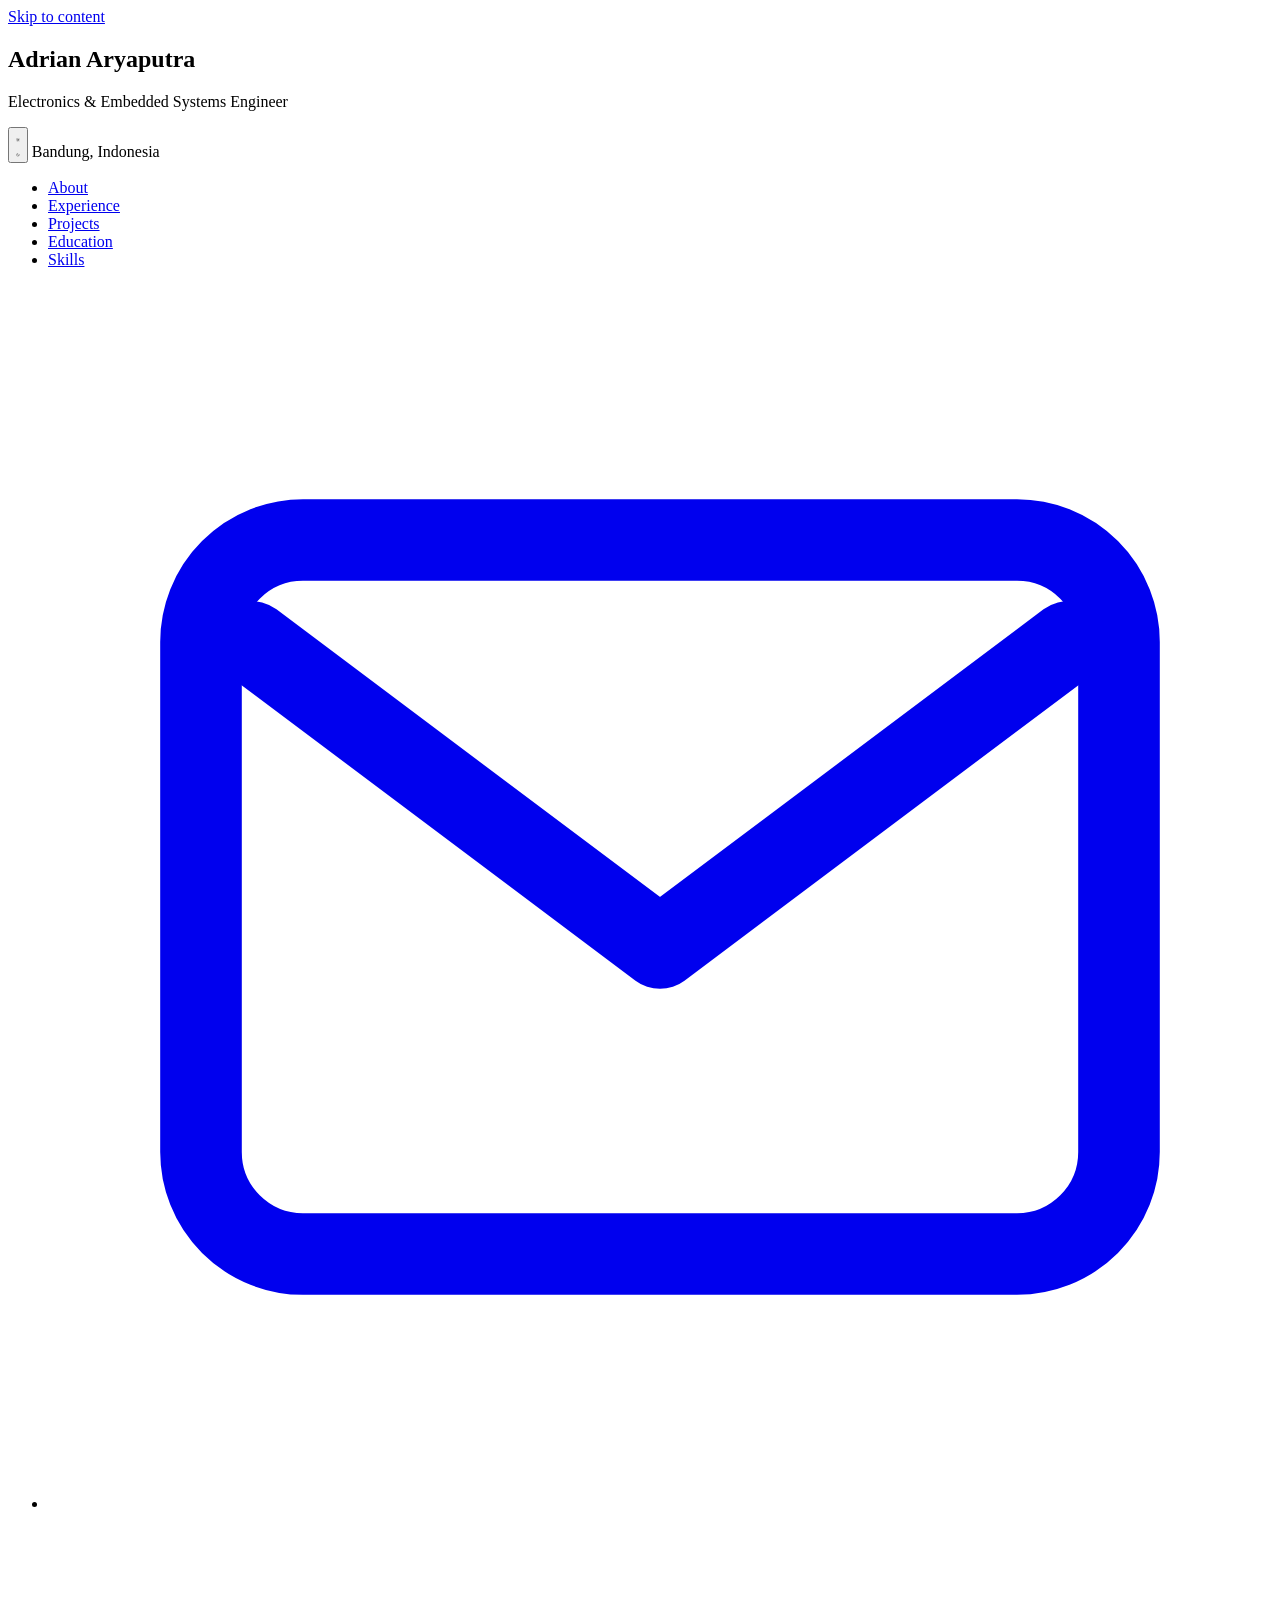
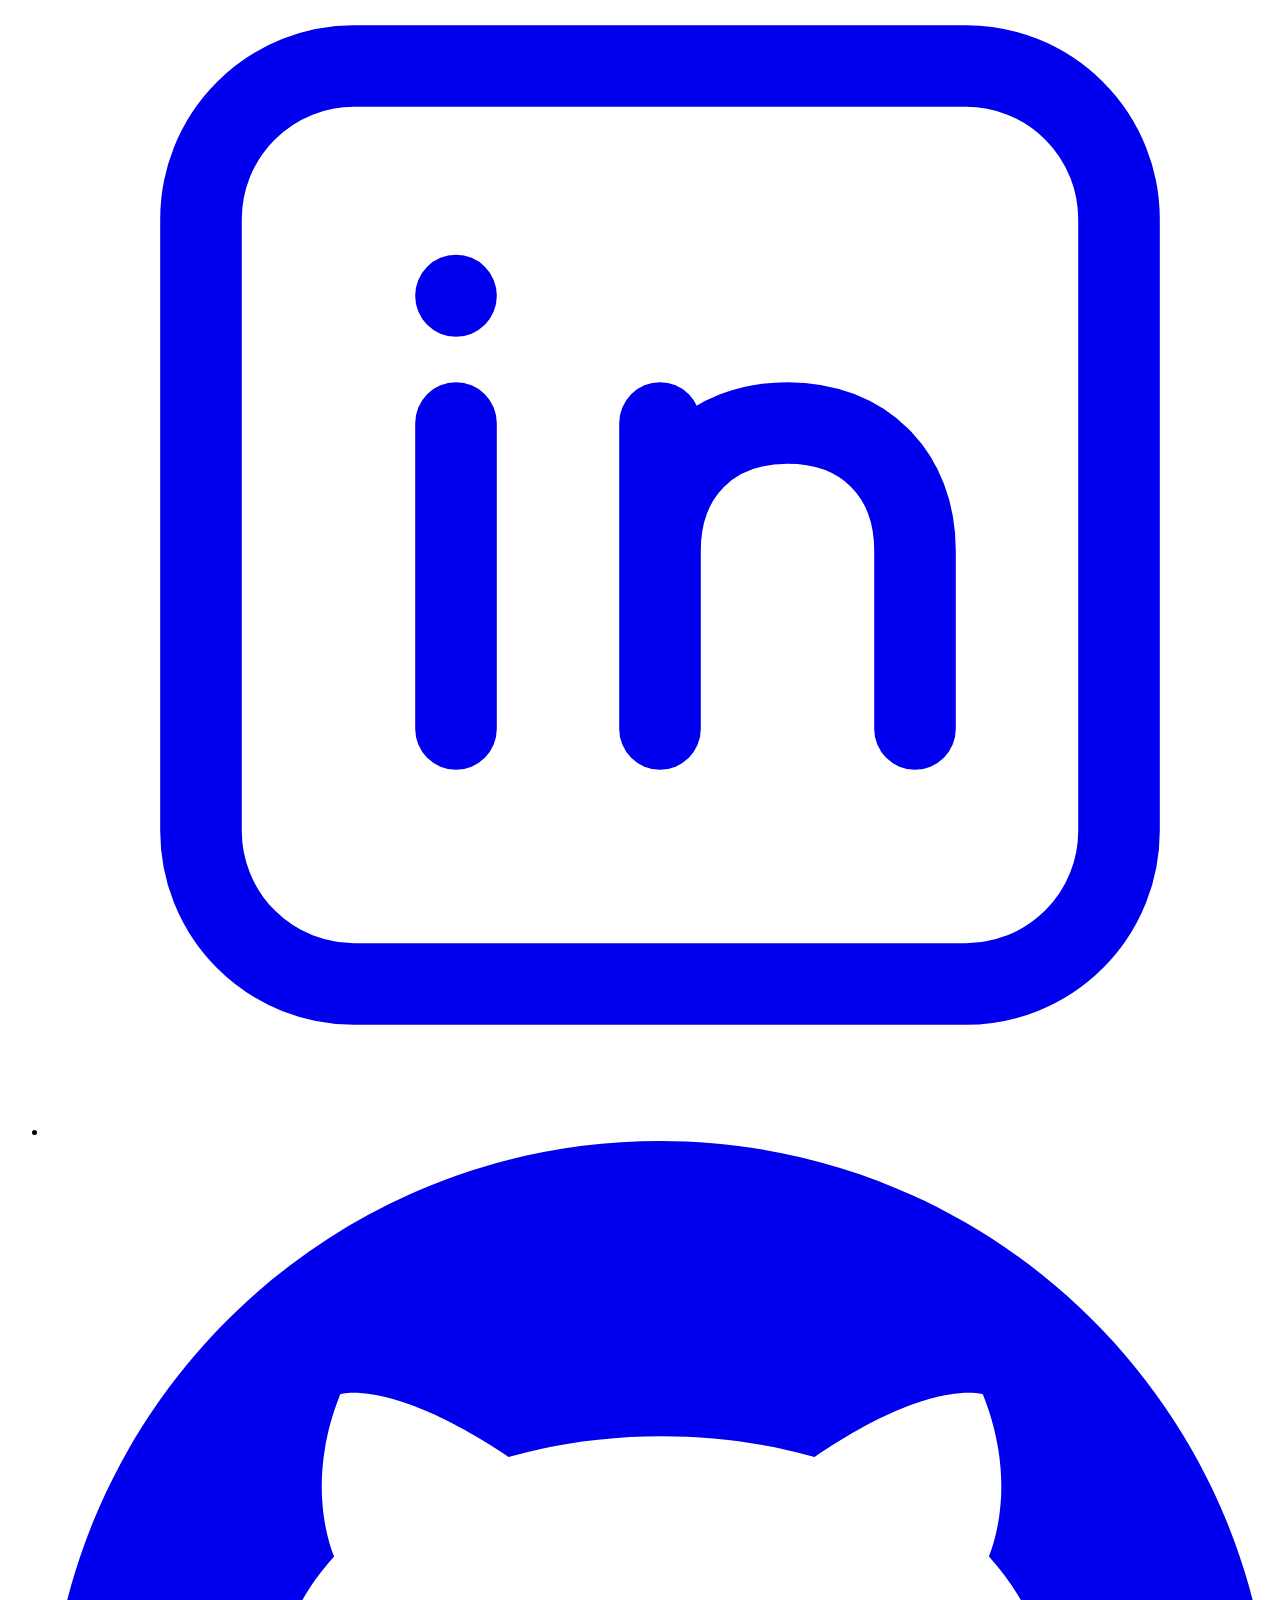
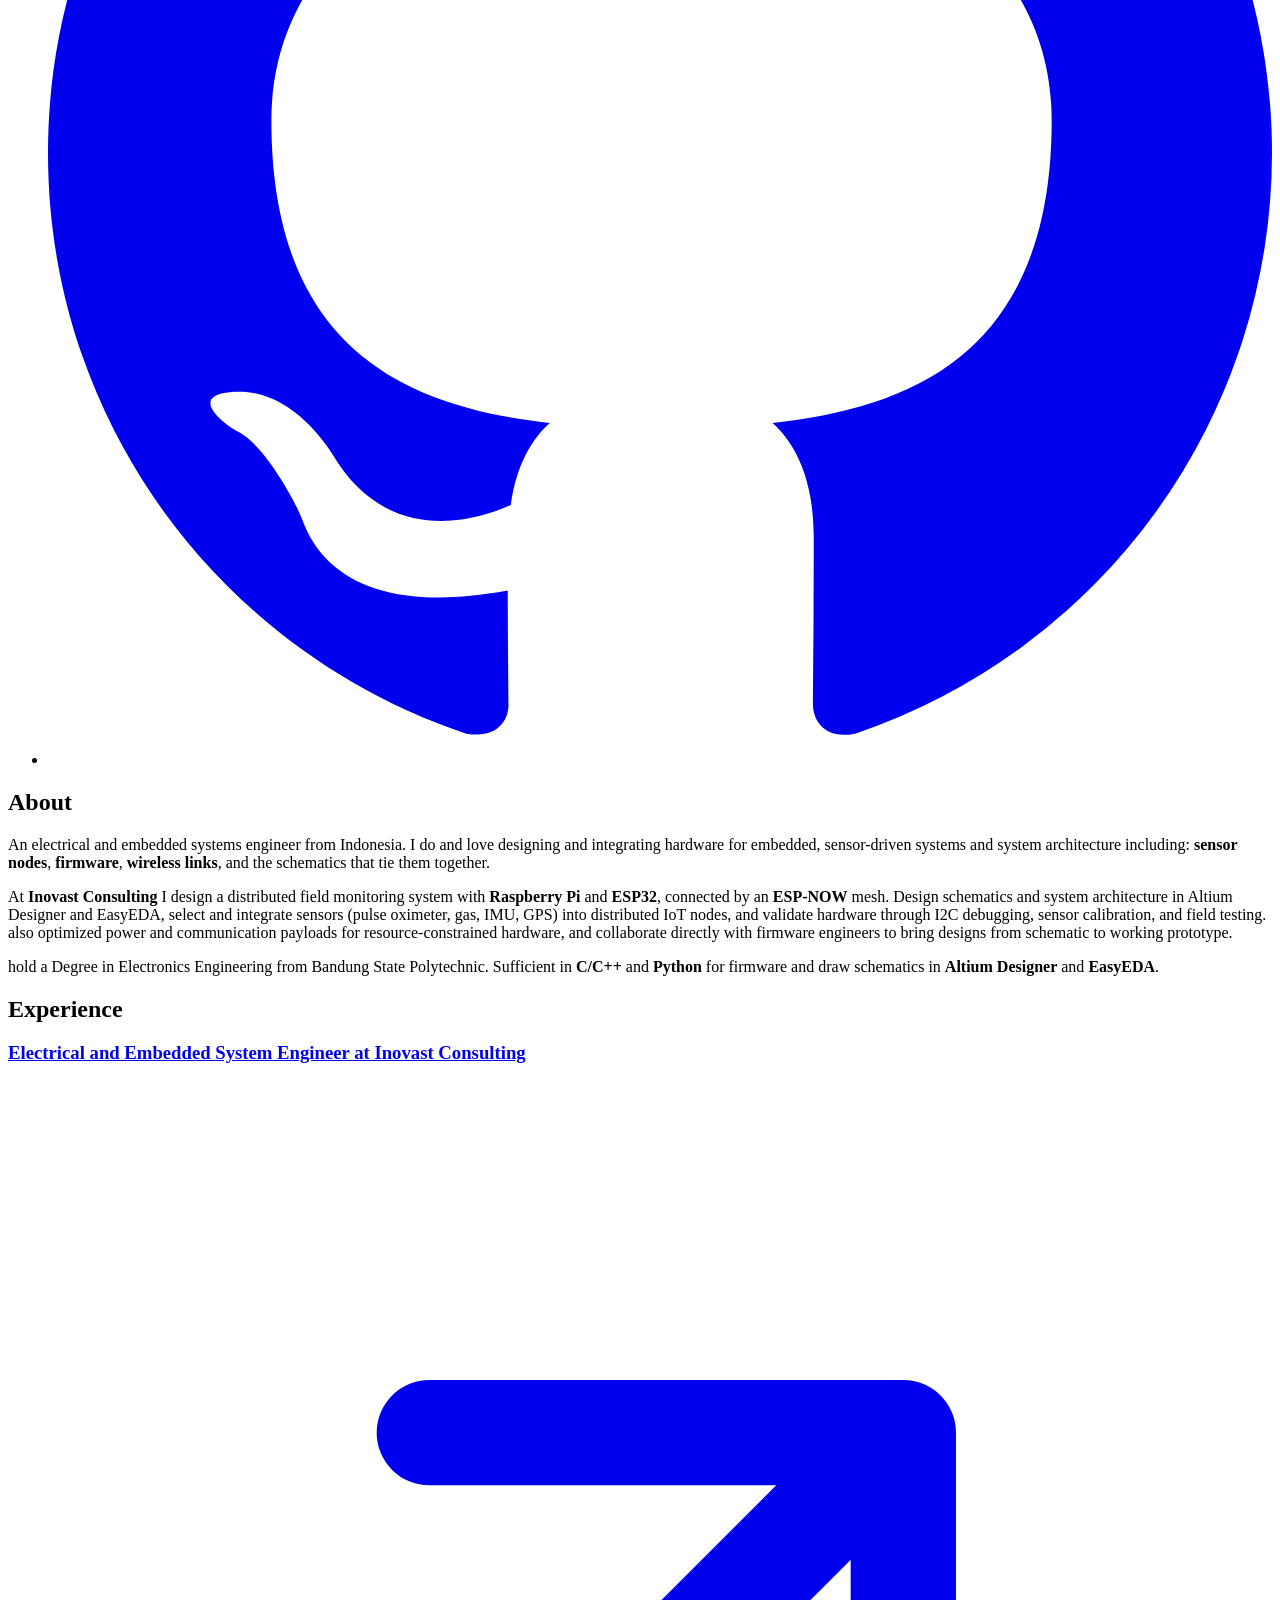
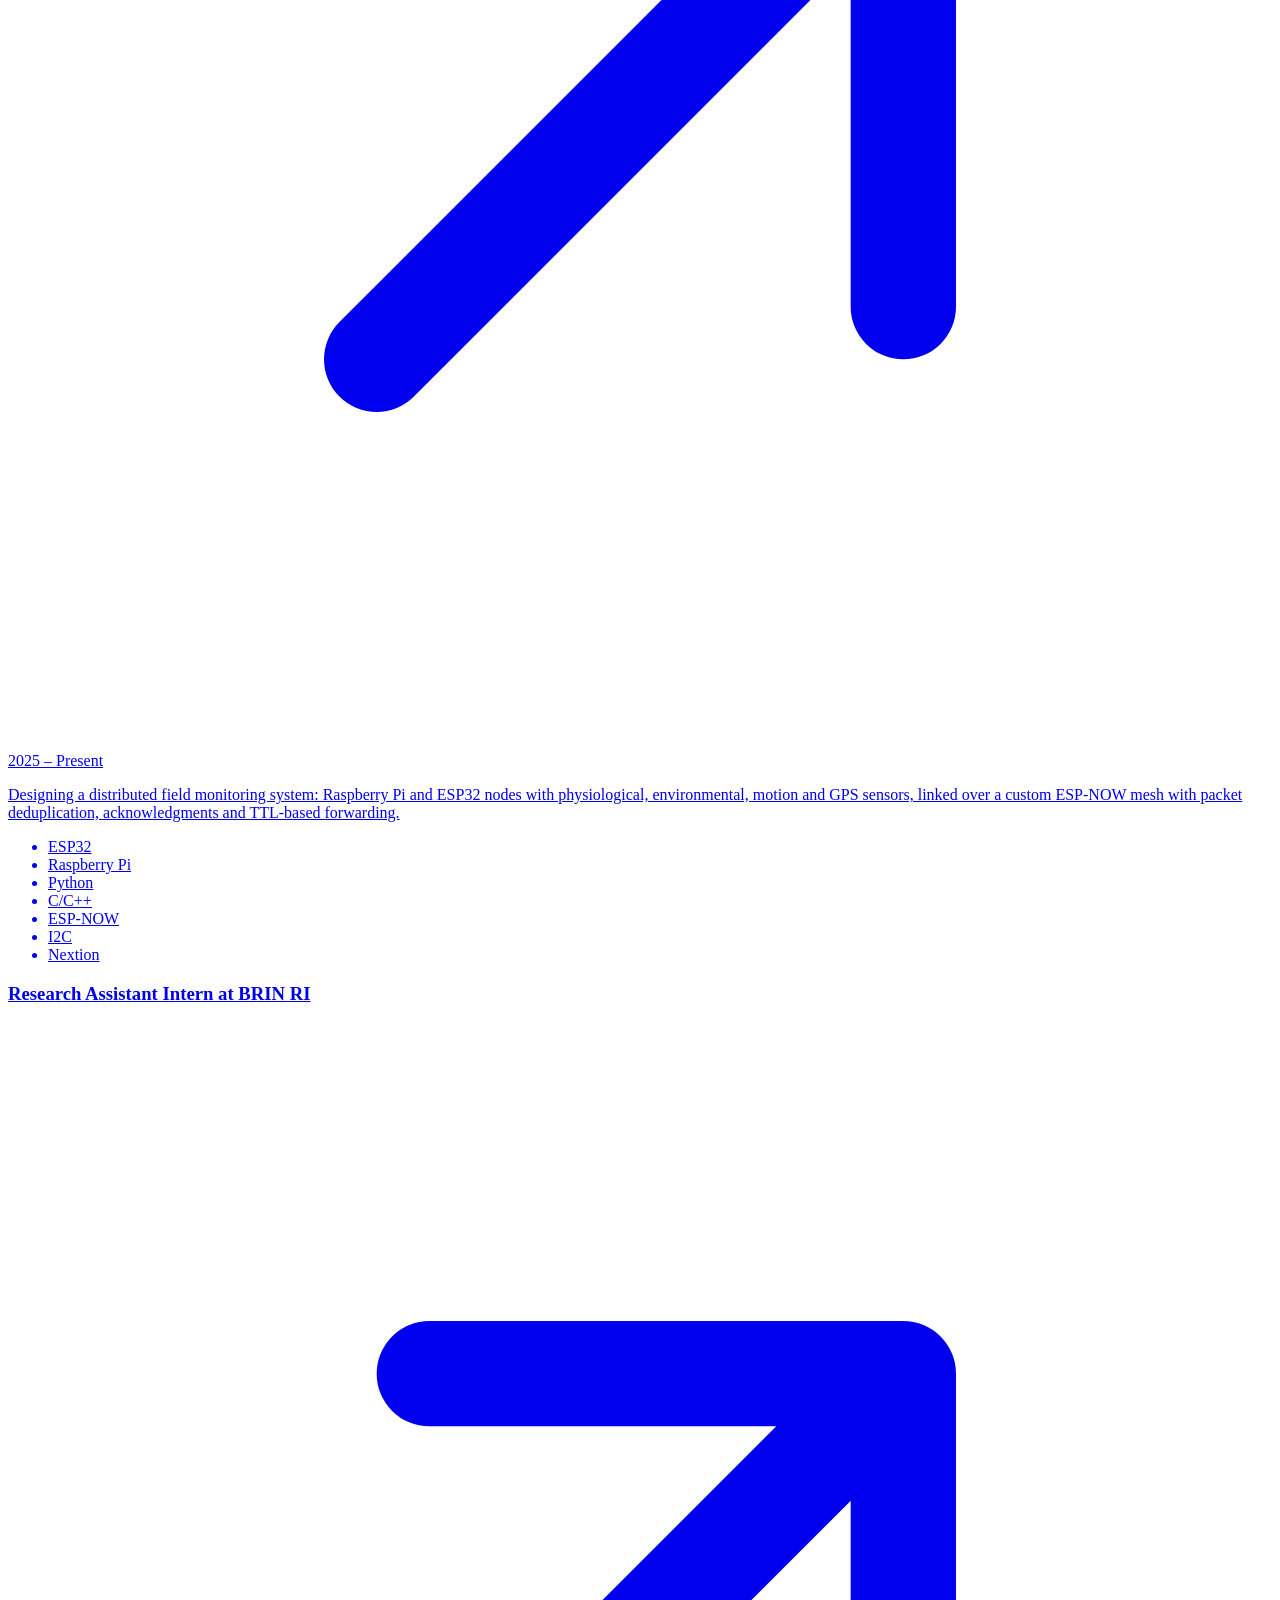
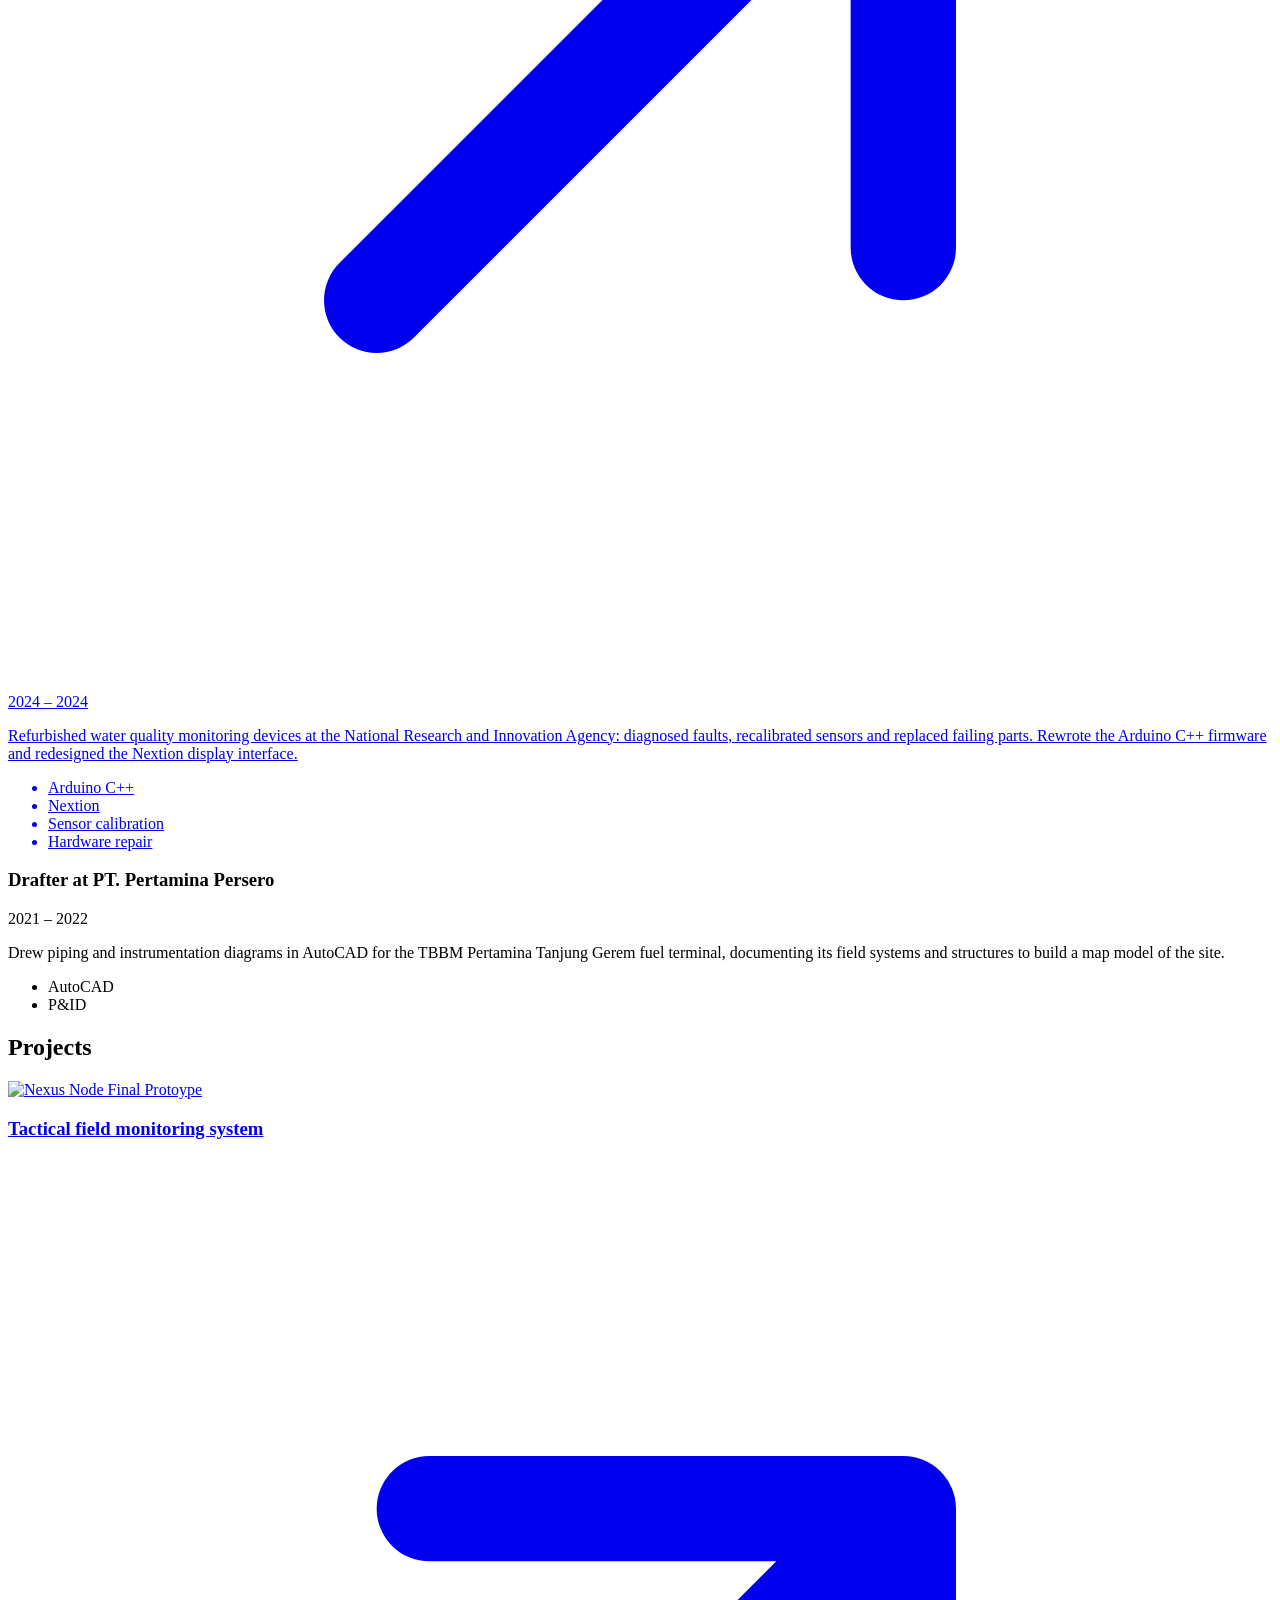
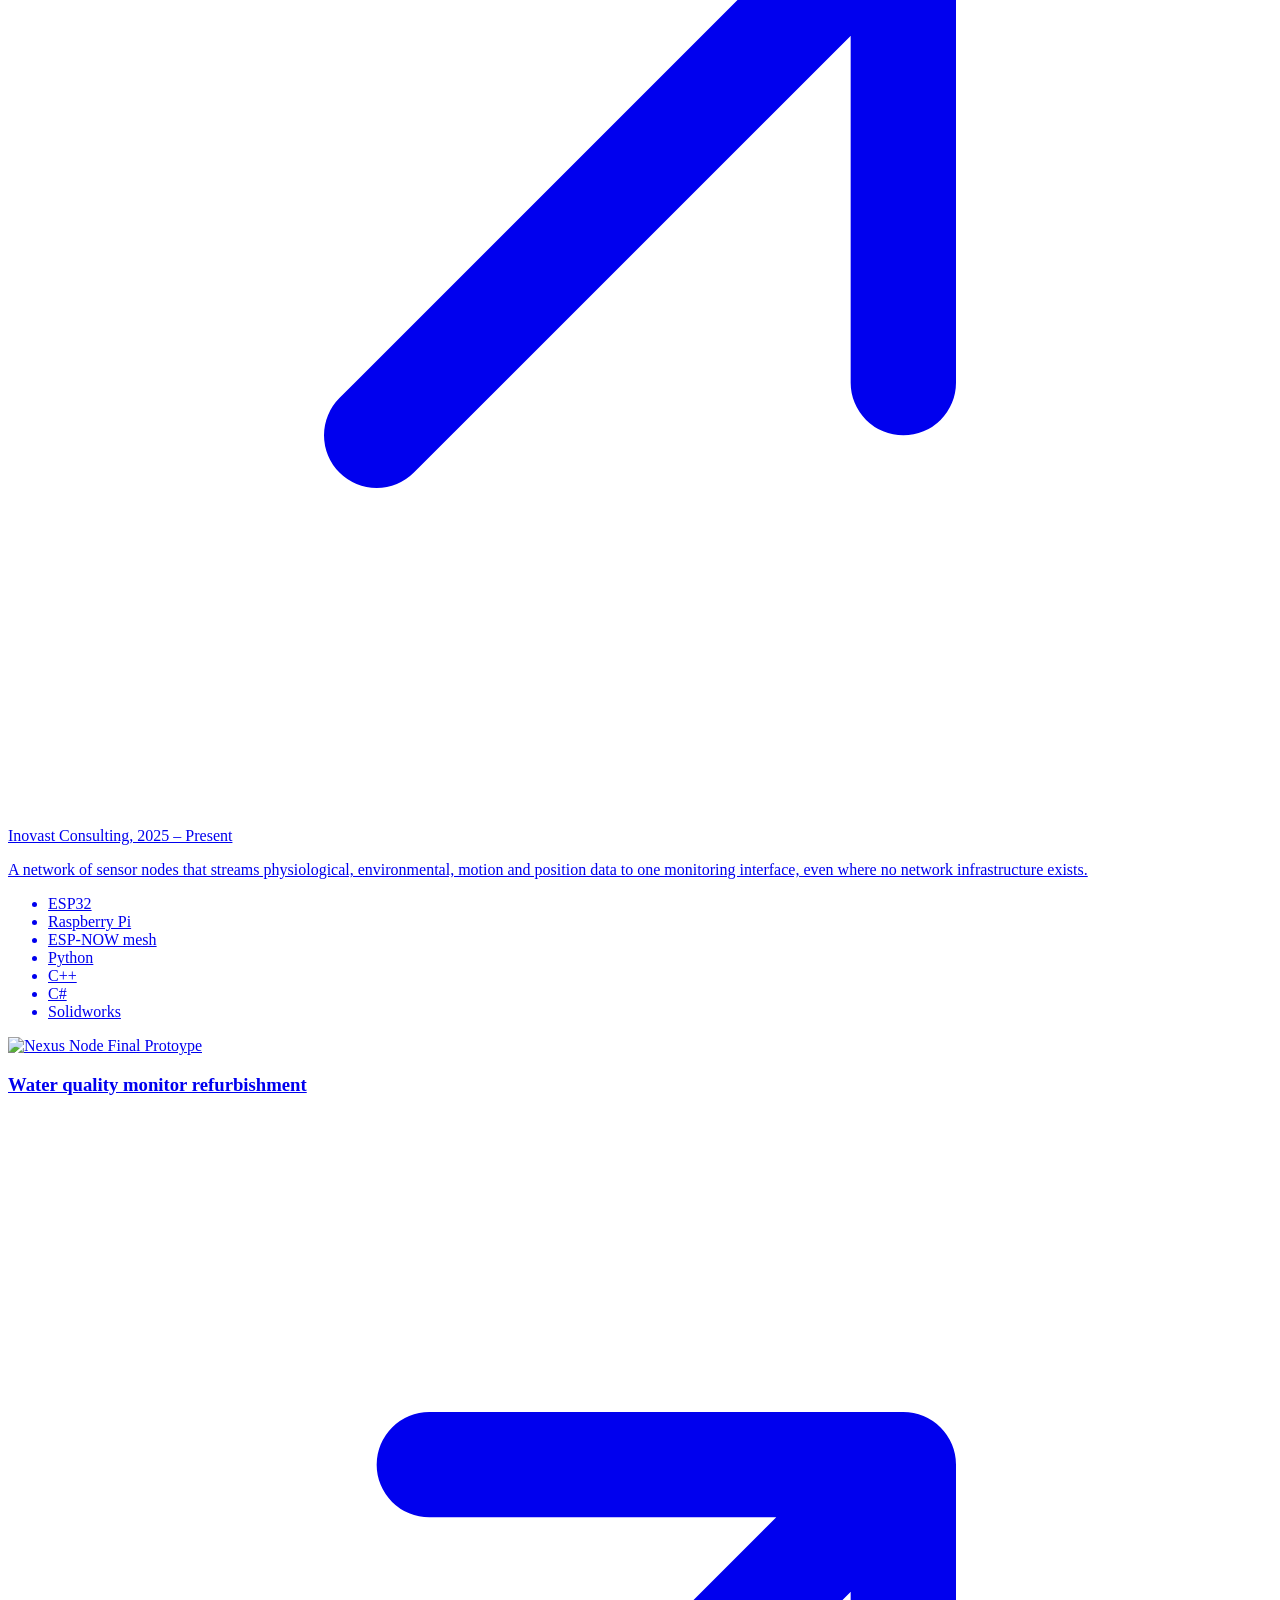
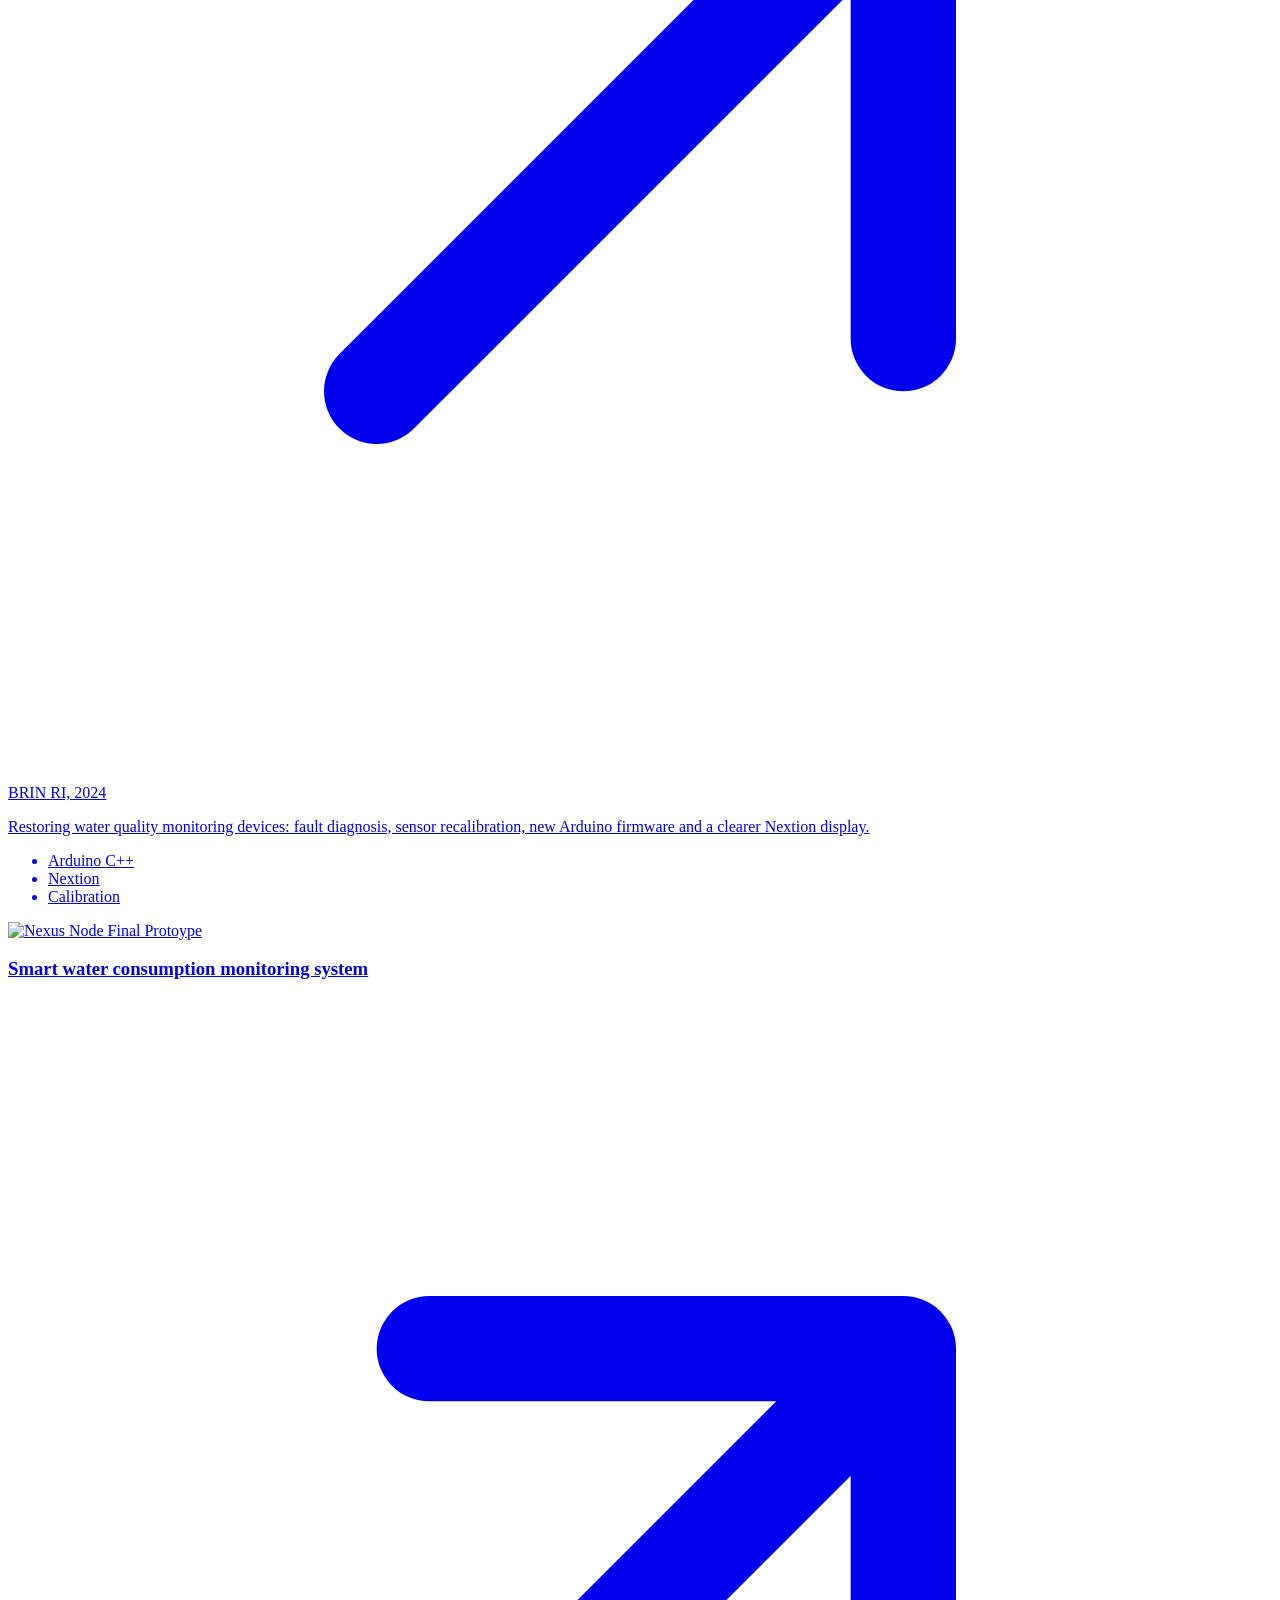
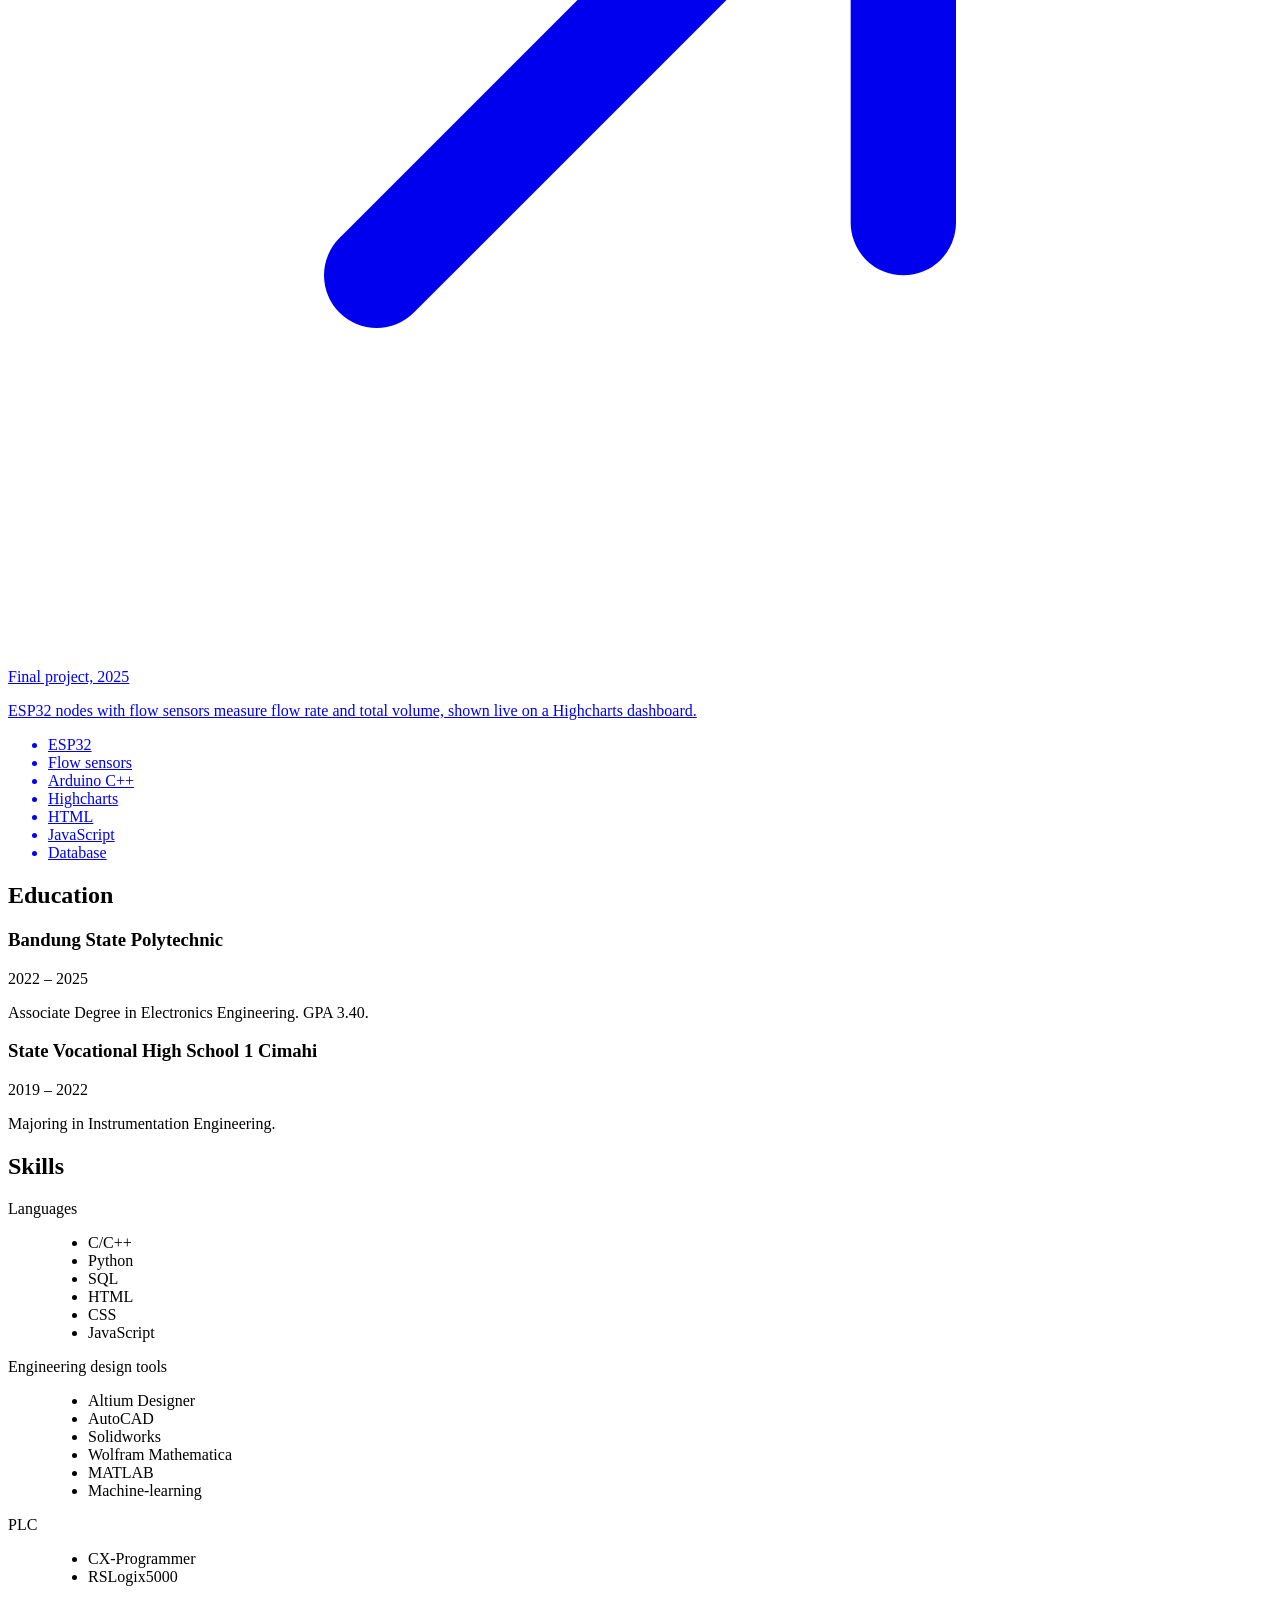
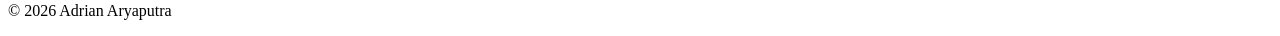
==== index.html @ 315f2d36 "Add files via upload" ====
<!doctype html>
<html lang="en" data-theme="dark">
<head>
  <meta charset="utf-8">
  <meta name="viewport" content="width=device-width, initial-scale=1">
  <title>Adrian Aryaputra | Electronics &amp; Embedded Systems Engineer</title>
  <meta name="description" content="Portfolio of Adrian Aryaputra, an electrical and embedded systems engineer in Bandung, Indonesia. Firmware, sensor nodes, wireless mesh networking and monitoring systems.">
  <link rel="canonical" href="https://adrianaryp.site/">

  <meta property="og:type" content="website">
  <meta property="og:url" content="https://adrianaryp.site/">
  <meta property="og:title" content="Adrian Aryaputra | Electronics &amp; Embedded Systems Engineer">
  <meta property="og:description" content="Firmware, sensors and wireless links for field-deployed devices.">
  <!-- Optional: add a preview image (1200x630) and uncomment
  <meta property="og:image" content="https://adrianaryp.site/assets/images/og.jpg"> -->

  <link rel="icon" href="data:,">
  <script>
    (function () {
      var t = "dark";
      try { t = localStorage.getItem("theme") || "dark"; } catch (e) {}
      document.documentElement.setAttribute("data-theme", t);
    })();
  </script>

  <link rel="preconnect" href="https://fonts.googleapis.com">
  <link rel="preconnect" href="https://fonts.gstatic.com" crossorigin>
  <link href="https://fonts.googleapis.com/css2?family=Inter:ital,opsz,wght@0,14..32,100..900;1,14..32,100..900&display=swap" rel="stylesheet">
  <link rel="stylesheet" href="assets/style.css">
</head>
<body>
  <a class="skip" href="#main">Skip to content</a>

  <div class="shell">
    <!-- ============ Sidebar ============ -->
    <aside class="side">
      <div>
        <h1>Adrian Aryaputra</h1>
        <p class="role">Electronics &amp; Embedded Systems Engineer</p>

        <div class="tools">
          <button class="icon-btn" type="button" data-theme-toggle aria-label="Switch to light theme">
            <svg class="i-sun" viewBox="0 0 24 24" fill="none" stroke="currentColor" stroke-width="1.8" stroke-linecap="round" stroke-linejoin="round" aria-hidden="true"><circle cx="12" cy="12" r="4"/><path d="M12 2v2M12 20v2M4.9 4.9l1.4 1.4M17.7 17.7l1.4 1.4M2 12h2M20 12h2M4.9 19.1l1.4-1.4M17.7 6.3l1.4-1.4"/></svg>
            <svg class="i-moon" viewBox="0 0 24 24" fill="none" stroke="currentColor" stroke-width="1.8" stroke-linecap="round" stroke-linejoin="round" aria-hidden="true"><path d="M21 12.8A9 9 0 1 1 11.2 3a7 7 0 0 0 9.8 9.8z"/></svg>
          </button>
          <span>Bandung, Indonesia</span>
        </div>

        <nav class="nav" aria-label="Sections">
          <ul>
            <li><a href="#about">About</a></li>
            <li><a href="#experience">Experience</a></li>
            <li><a href="#projects">Projects</a></li>
            <li><a href="#education">Education</a></li>
            <li><a href="#skills">Skills</a></li>
          </ul>
        </nav>
      </div>

      <ul class="social" aria-label="Contact links">
        <li>
          <a href="mailto:12adrianaryaputra@gmail.com" aria-label="Email">
            <svg viewBox="0 0 24 24" fill="none" stroke="currentColor" stroke-width="1.6" stroke-linecap="round" stroke-linejoin="round" aria-hidden="true"><rect x="3" y="5" width="18" height="14" rx="2"/><path d="m4 7 8 6 8-6"/></svg>
          </a>
        </li>
        <li>
          <!-- TODO: replace with your LinkedIn URL -->
          <a href="https://www.linkedin.com/in/adrianaryp/" aria-label="LinkedIn" target="_blank" rel="noopener noreferrer">
            <svg viewBox="0 0 24 24" fill="none" stroke="currentColor" stroke-width="1.6" stroke-linecap="round" stroke-linejoin="round" aria-hidden="true"><rect x="3" y="3" width="18" height="18" rx="3"/><path d="M8 10v6M8 7.5v.01M12 16v-6M12 12.5c0-1.5 1-2.5 2.5-2.5S17 11 17 12.5V16"/></svg>
          </a>
        </li>
        <li>
          <!-- TODO: replace with your GitHub URL -->
          <a href="https://github.com/your-username" aria-label="GitHub" target="_blank" rel="noopener noreferrer">
            <svg viewBox="0 0 16 16" fill="currentColor" aria-hidden="true"><path d="M8 0C3.58 0 0 3.58 0 8c0 3.54 2.29 6.53 5.47 7.59.4.07.55-.17.55-.38 0-.19-.01-.82-.01-1.49-2.01.37-2.53-.49-2.69-.94-.09-.23-.48-.94-.82-1.13-.28-.15-.68-.52-.01-.53.63-.01 1.08.58 1.23.82.72 1.21 1.87.87 2.33.66.07-.52.28-.87.51-1.07-1.78-.2-3.64-.89-3.64-3.95 0-.87.31-1.59.82-2.15-.08-.2-.36-1.02.08-2.12 0 0 .67-.21 2.2.82.64-.18 1.32-.27 2-.27.68 0 1.36.09 2 .27 1.53-1.04 2.2-.82 2.2-.82.44 1.1.16 1.92.08 2.12.51.56.82 1.27.82 2.15 0 3.07-1.87 3.75-3.65 3.95.29.25.54.73.54 1.48 0 1.07-.01 1.93-.01 2.2 0 .21.15.46.55.38A8.013 8.013 0 0016 8c0-4.42-3.58-8-8-8z"/></svg>
          </a>
        </li>
      </ul>
    </aside>

    <!-- ============ Content ============ -->
    <main id="main" class="main">

      <section id="about" class="section" aria-labelledby="h-about">
        <h2 id="h-about">About</h2>
        <p>
          An electrical and embedded systems engineer from Indonesia. I do and love designing and integrating hardware for embedded, 
          sensor-driven systems and system architecture including: <strong>sensor nodes</strong>,
          <strong>firmware</strong>, <strong>wireless links</strong>, and the schematics that tie them together.
        </p>
        <p>
          At <strong>Inovast Consulting</strong> I design a distributed field monitoring system with
          <strong>Raspberry Pi</strong> and <strong>ESP32</strong>, connected by an <strong>ESP-NOW</strong> mesh.
          Design schematics and system architecture in Altium Designer and EasyEDA, select and integrate sensors (pulse oximeter, gas, IMU, GPS) 
          into distributed IoT nodes, and validate hardware through I2C debugging, sensor calibration, and field testing. also optimized
          power and communication payloads for resource-constrained hardware, and collaborate directly with firmware engineers to bring designs 
          from schematic to working prototype.
        </p>
        <p>
          hold a Degree in Electronics Engineering from Bandung State Polytechnic. Sufficient in
          <strong>C/C++</strong> and <strong>Python</strong> for firmware and draw schematics in
          <strong>Altium Designer</strong> and <strong>EasyEDA</strong>.
        </p>
        <!-- Optional: add a short personal paragraph here (interests, what you're learning, etc.) -->
      </section>

      <section id="experience" class="section" aria-labelledby="h-experience">
        <h2 id="h-experience">Experience</h2>

        <a class="entry" href="projects/tactical-field-monitoring.html">
          <h3>
            Electrical and Embedded System Engineer
            <span class="at">at Inovast Consulting</span>
            <svg class="go" viewBox="0 0 24 24" fill="none" stroke="currentColor" stroke-width="2" stroke-linecap="round" stroke-linejoin="round" aria-hidden="true"><path d="M7 17 17 7M8 7h9v9"/></svg>
          </h3>
          <span class="when">2025 – Present</span>
          <p>Designing a distributed field monitoring system: Raspberry Pi and ESP32 nodes with physiological, environmental, motion and GPS sensors, linked over a custom ESP-NOW mesh with packet deduplication, acknowledgments and TTL-based forwarding.</p>
          <ul class="tags">
            <li>ESP32</li><li>Raspberry Pi</li><li>Python</li><li>C/C++</li><li>ESP-NOW</li><li>I2C</li><li>Nextion</li>
          </ul>
        </a>

        <a class="entry" href="projects/water-quality-monitor-refurbishment.html">
          <h3>
            Research Assistant Intern
            <span class="at">at BRIN RI</span>
            <svg class="go" viewBox="0 0 24 24" fill="none" stroke="currentColor" stroke-width="2" stroke-linecap="round" stroke-linejoin="round" aria-hidden="true"><path d="M7 17 17 7M8 7h9v9"/></svg>
          </h3>
          <span class="when">2024 – 2024</span>
          <p>Refurbished water quality monitoring devices at the National Research and Innovation Agency: diagnosed faults, recalibrated sensors and replaced failing parts. Rewrote the Arduino C++ firmware and redesigned the Nextion display interface.</p>
          <ul class="tags">
            <li>Arduino C++</li><li>Nextion</li><li>Sensor calibration</li><li>Hardware repair</li>
          </ul>
        </a>

        <article class="entry">
          <h3>
            Drafter
            <span class="at">at PT. Pertamina Persero</span>
          </h3>
          <span class="when">2021 – 2022</span>
          <p>Drew piping and instrumentation diagrams in AutoCAD for the TBBM Pertamina Tanjung Gerem fuel terminal, documenting its field systems and structures to build a map model of the site.</p>
          <ul class="tags">
            <li>AutoCAD</li><li>P&amp;ID</li>
          </ul>
        </article>
      </section>

      <section id="projects" class="section" aria-labelledby="h-projects">
        <h2 id="h-projects">Projects</h2>

        <a class="entry project" href="projects/tactical-field-monitoring.html">
          <div class="pic-ph" role="img" aria-label="Picture placeholder"><span><img src="../assets/images/work4.jpeg" alt="Nexus Node Final Protoype"></span></div>
          <div>
            <h3>
              Tactical field monitoring system
              <svg class="go" viewBox="0 0 24 24" fill="none" stroke="currentColor" stroke-width="2" stroke-linecap="round" stroke-linejoin="round" aria-hidden="true"><path d="M7 17 17 7M8 7h9v9"/></svg>
            </h3>
            <span class="when">Inovast Consulting, 2025 – Present</span>
            <p>A network of sensor nodes that streams physiological, environmental, motion and position data to one monitoring interface, even where no network infrastructure exists.</p>
            <ul class="tags"><li>ESP32</li><li>Raspberry Pi</li><li>ESP-NOW mesh</li><li>Python</li><li>C++</li><li>C#</li><li>Solidworks</li></ul>
          </div>
        </a>

        <a class="entry project" href="projects/water-quality-monitor-refurbishment.html">
          <div class="pic-ph" role="img" aria-label="Picture placeholder"><span><img src="../assets/images/work4.jpeg" alt="Nexus Node Final Protoype"></span></div>
          <div>
            <h3>
              Water quality monitor refurbishment
              <svg class="go" viewBox="0 0 24 24" fill="none" stroke="currentColor" stroke-width="2" stroke-linecap="round" stroke-linejoin="round" aria-hidden="true"><path d="M7 17 17 7M8 7h9v9"/></svg>
            </h3>
            <span class="when">BRIN RI, 2024</span>
            <p>Restoring water quality monitoring devices: fault diagnosis, sensor recalibration, new Arduino firmware and a clearer Nextion display.</p>
            <ul class="tags"><li>Arduino C++</li><li>Nextion</li><li>Calibration</li></ul>
          </div>
        </a>

        <a class="entry project" href="projects/smart-water-monitoring.html">
          <div class="pic-ph" role="img" aria-label="Picture placeholder"><span><img src="../assets/images/work4.jpeg" alt="Nexus Node Final Protoype"></span></div>
          <div>
            <h3>
              Smart water consumption monitoring system
              <svg class="go" viewBox="0 0 24 24" fill="none" stroke="currentColor" stroke-width="2" stroke-linecap="round" stroke-linejoin="round" aria-hidden="true"><path d="M7 17 17 7M8 7h9v9"/></svg>
            </h3>
            <span class="when">Final project, 2025</span>
            <p>ESP32 nodes with flow sensors measure flow rate and total volume, shown live on a Highcharts dashboard.</p>
            <ul class="tags"><li>ESP32</li><li>Flow sensors</li><li>Arduino C++</li><li>Highcharts</li><li>HTML</li><li>JavaScript</li><li>Database</li></ul>
          </div>
        </a>
      </section>

      <section id="education" class="section" aria-labelledby="h-education">
        <h2 id="h-education">Education</h2>

        <article class="entry">
          <h3>Bandung State Polytechnic</h3>
          <span class="when">2022 – 2025</span>
          <p>Associate Degree in Electronics Engineering. GPA 3.40.</p>
        </article>

        <article class="entry">
          <h3>State Vocational High School 1 Cimahi</h3>
          <span class="when">2019 – 2022</span>
          <p>Majoring in Instrumentation Engineering.</p>
        </article>
      </section>

      <section id="skills" class="section" aria-labelledby="h-skills">
        <h2 id="h-skills">Skills</h2>
        <dl class="skills">
          <div>
            <dt>Languages</dt>
            <dd><ul class="tags"><li>C/C++</li><li>Python</li><li>SQL</li><li>HTML</li><li>CSS</li><li>JavaScript</li></ul></dd>
          </div>
          <div>
            <dt>Engineering design tools</dt>
            <dd><ul class="tags"><li>Altium Designer</li><li>AutoCAD</li><li>Solidworks</li><li>Wolfram Mathematica</li><li>MATLAB</li><li>Machine-learning</li></ul></dd>
          </div>
          <div>
            <dt>PLC</dt>
            <dd><ul class="tags"><li>CX-Programmer</li><li>RSLogix5000</li></ul></dd>
          </div>
        </dl>
      </section>

      <p class="foot">&copy; <span data-year>2026</span> Adrian Aryaputra</p>
    </main>
  </div>

  <script src="assets/main.js"></script>
</body>
</html>
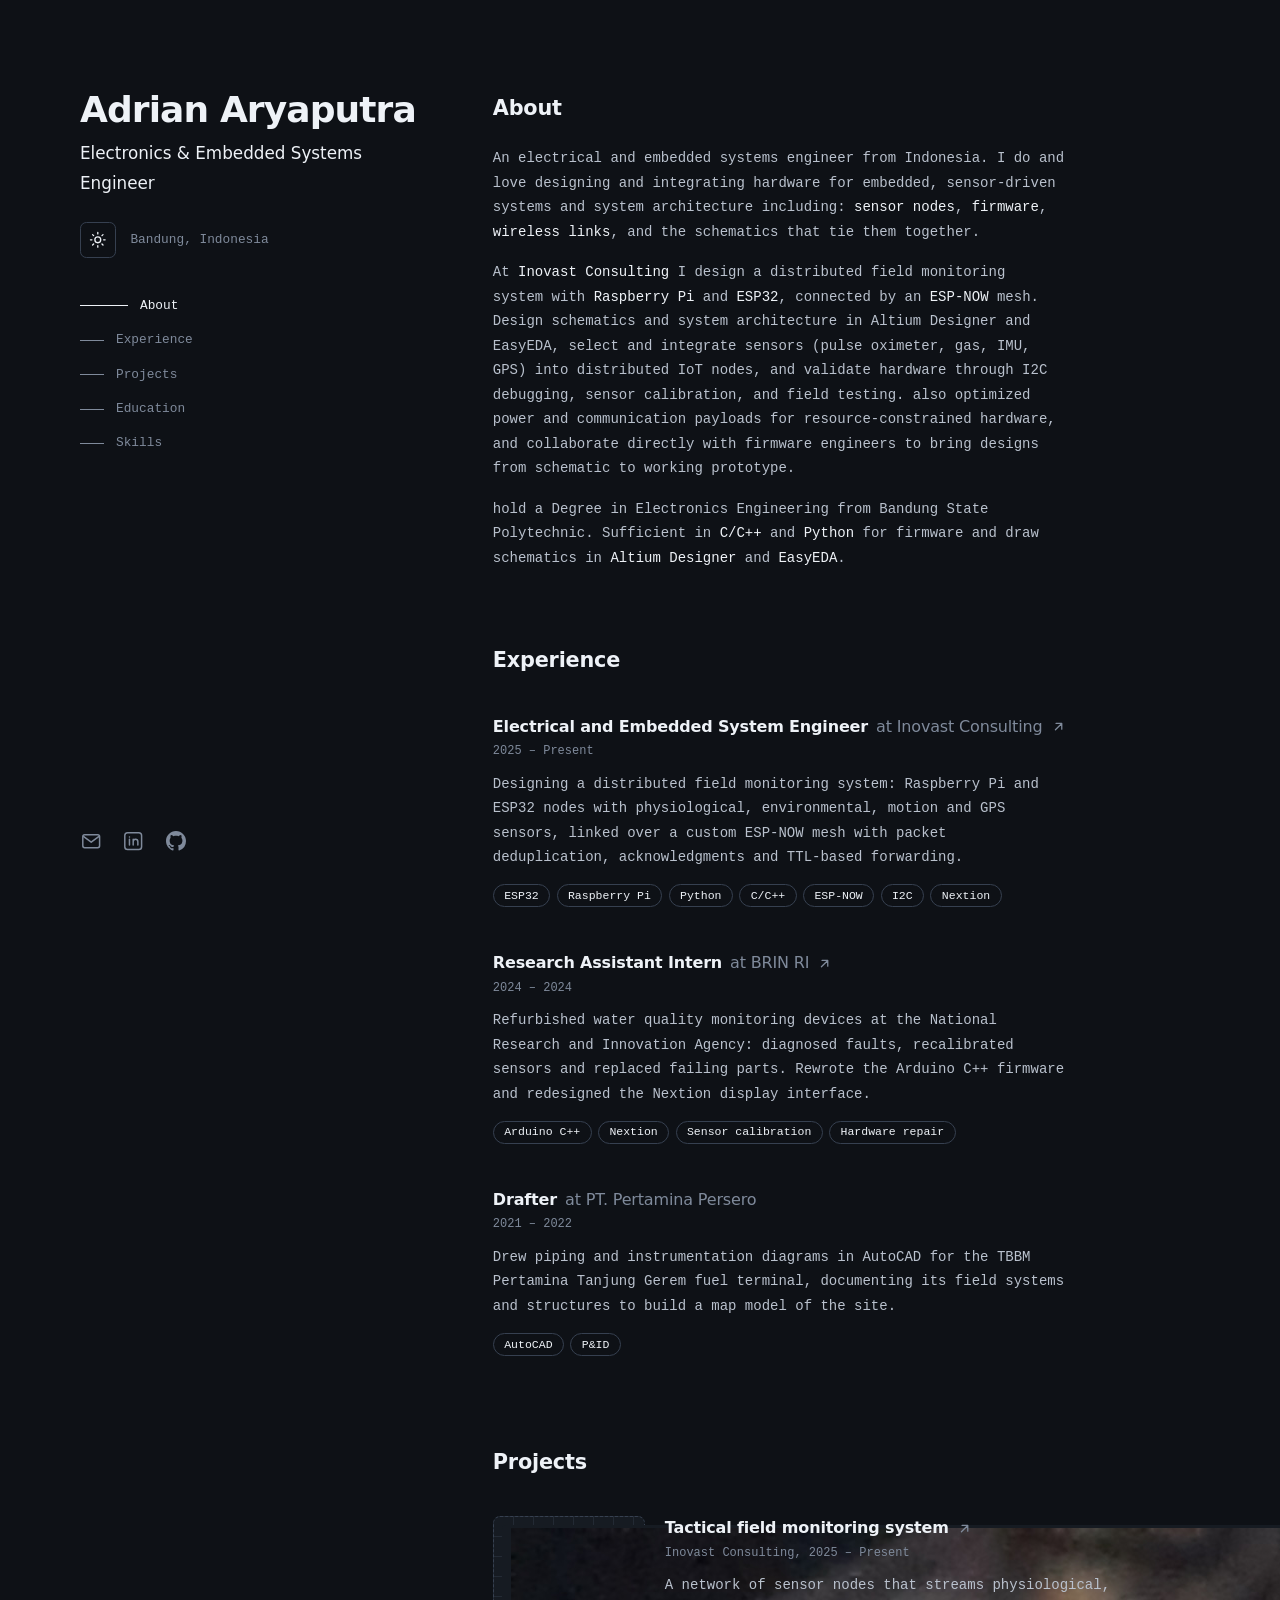
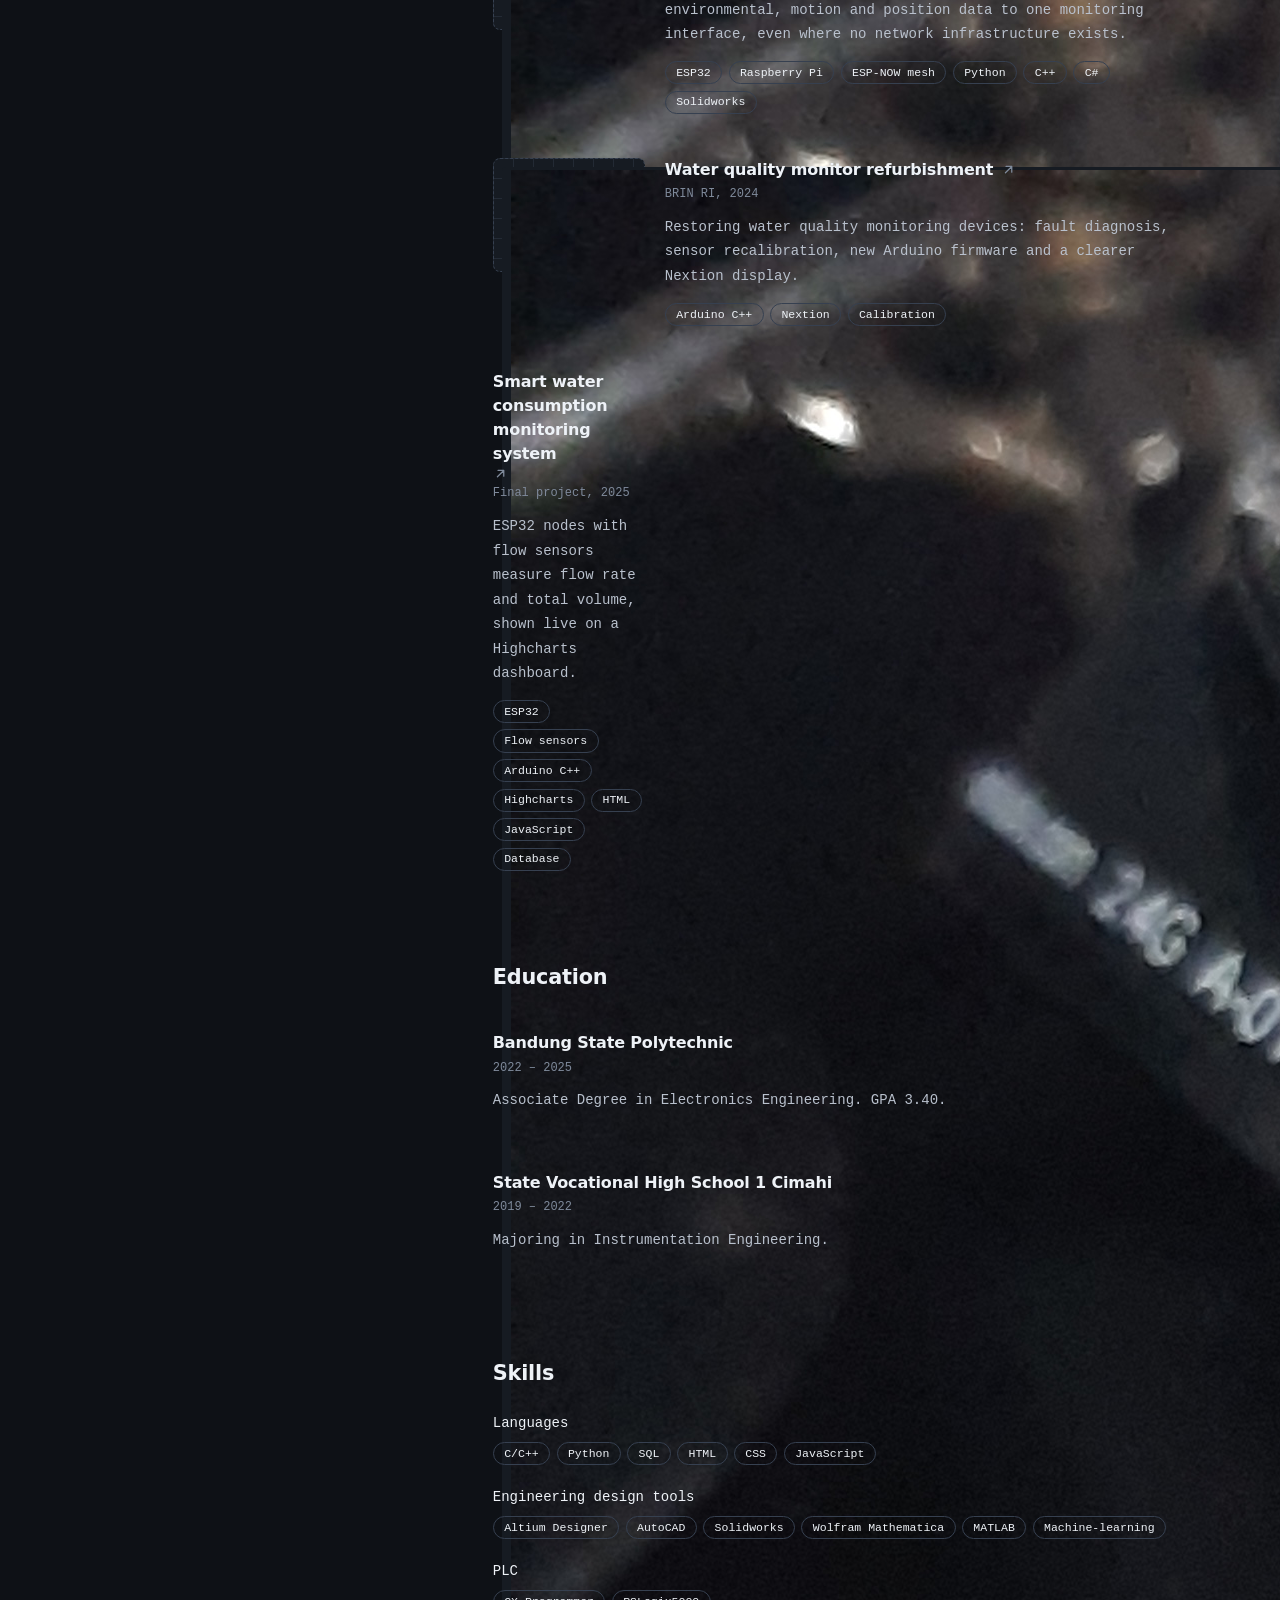
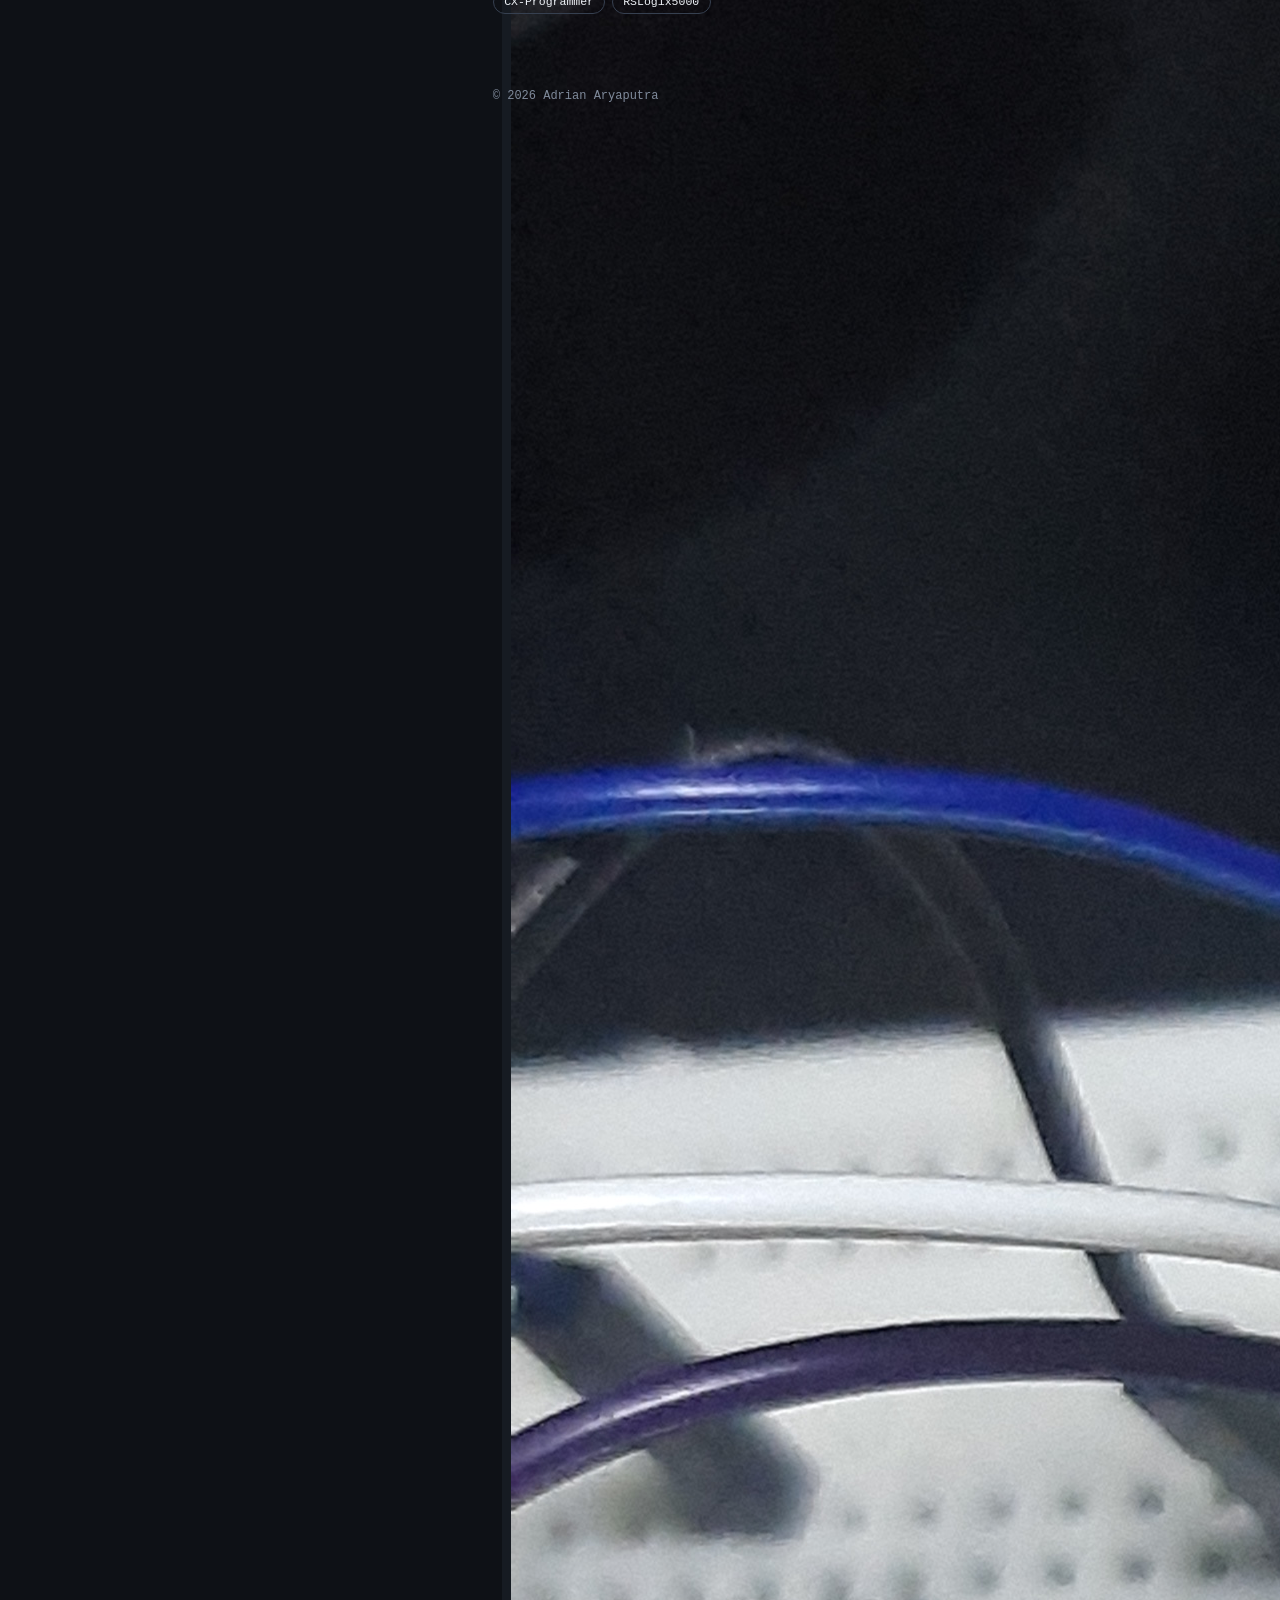
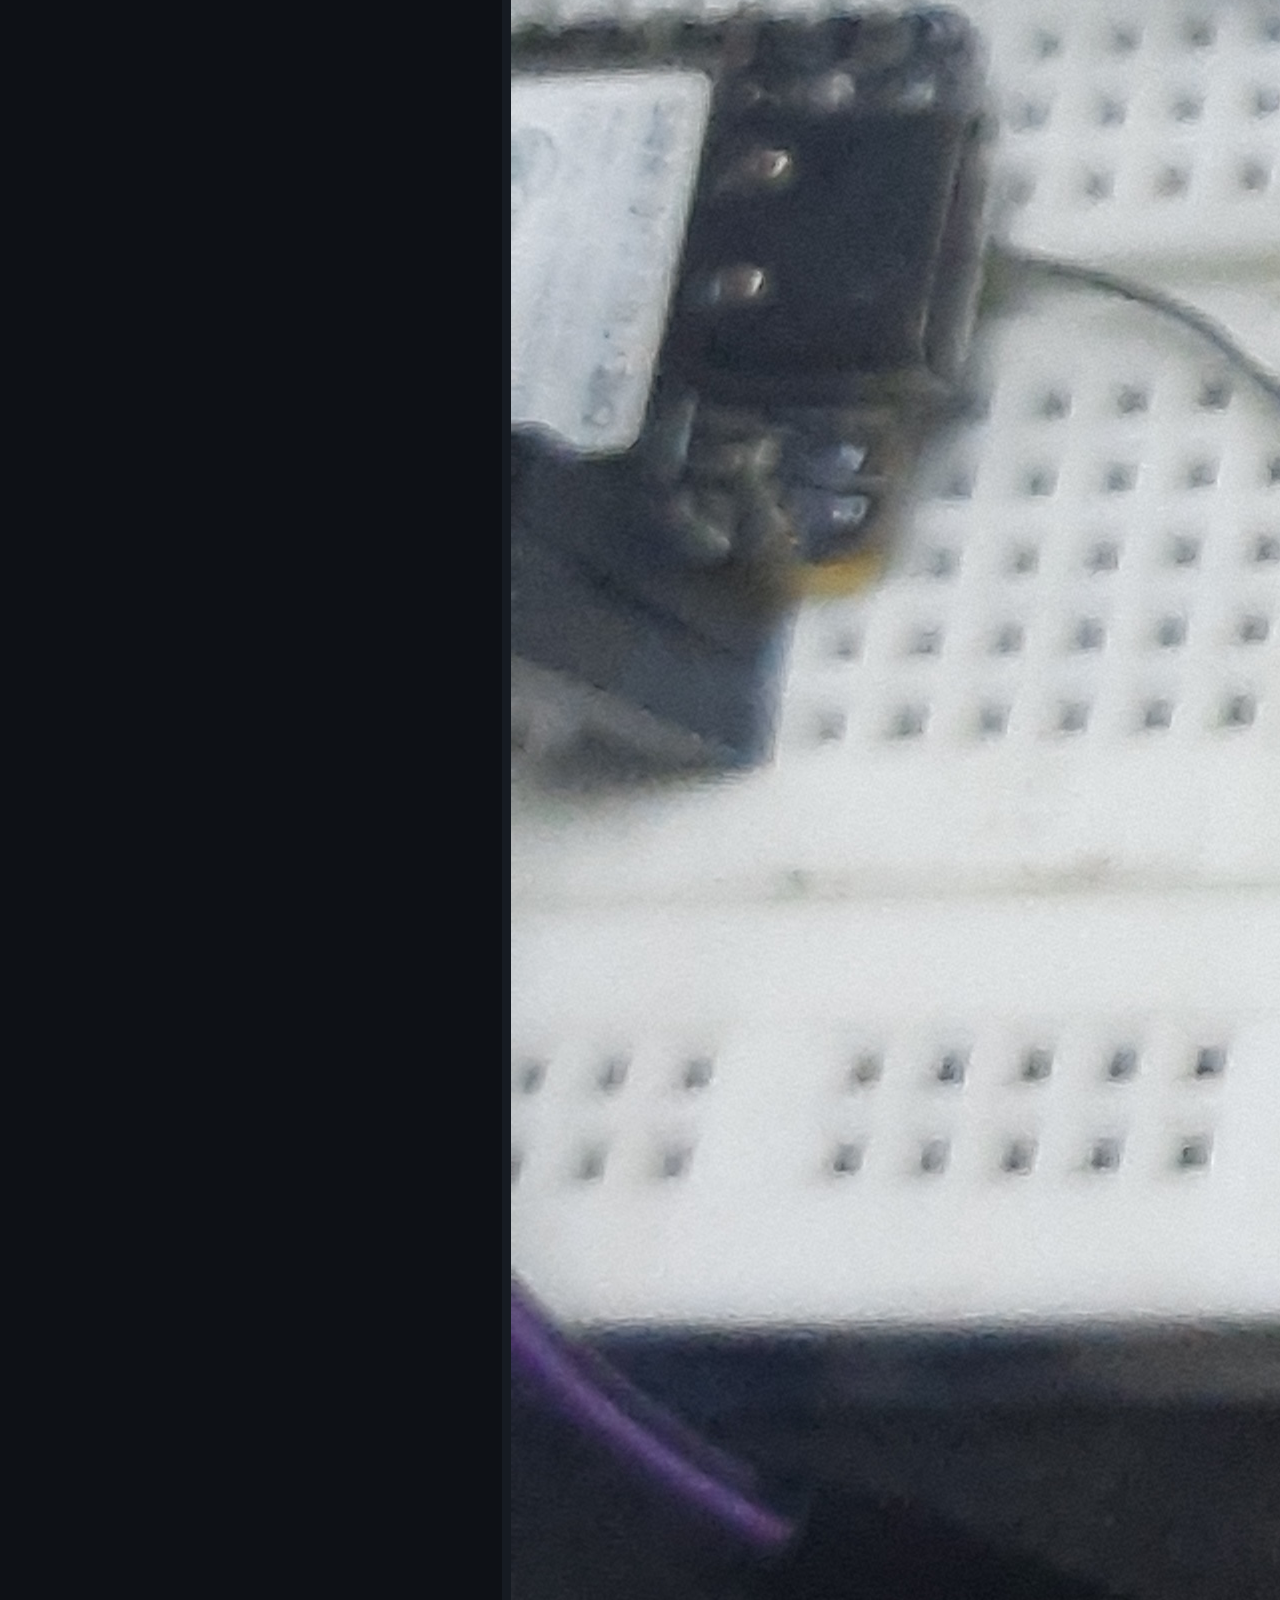
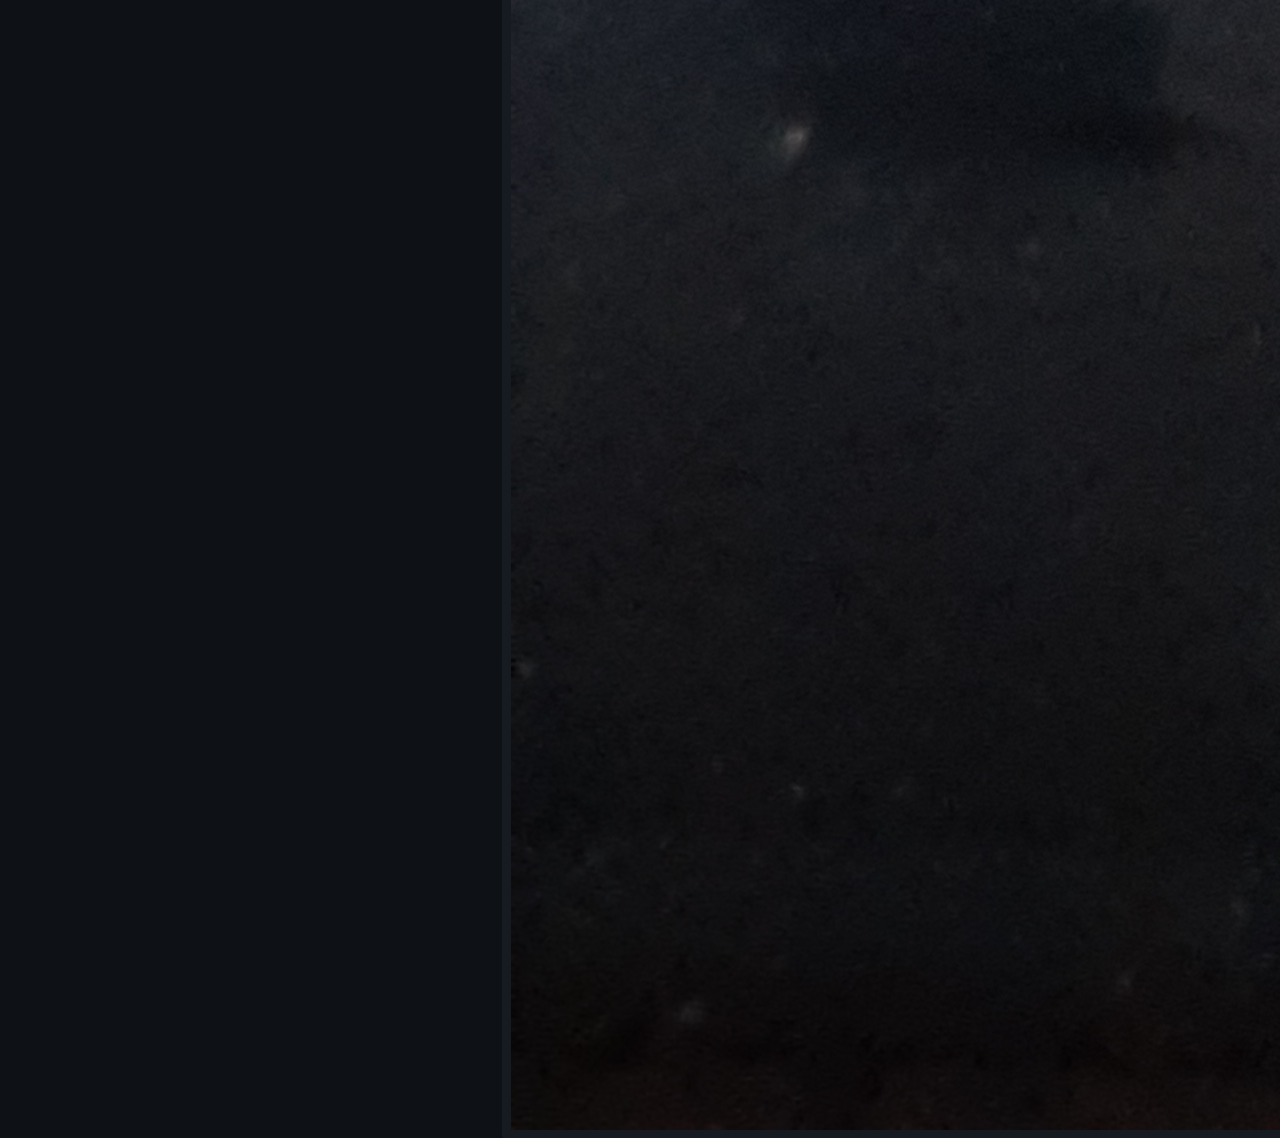
==== commit bb838c15: "Update index.html" ====
--- a/index.html
+++ b/index.html
@@ -176,7 +176,6 @@
         </a>
 
         <a class="entry project" href="projects/smart-water-monitoring.html">
-          <div class="pic-ph" role="img" aria-label="Picture placeholder"><span><img src="../assets/images/work4.jpeg" alt="Nexus Node Final Protoype"></span></div>
           <div>
             <h3>
               Smart water consumption monitoring system
--- a/assets/style.css
+++ b/assets/style.css
@@ -0,0 +1,446 @@
+/* ==========================================================
+   adrianaryp.site — shared styles
+   Palette: graphite + oscilloscope teal. Dark by default.
+   ========================================================== */
+
+:root {
+  --bg: #0e1116;
+  --surface: #161b22;
+  --line: #232a34;
+  --line-strong: #364050;
+  --text: #b9c1cd;
+  --muted: #7f8a9b;
+  --strong: #eef2f7;
+  --accent: #6fd0c8;
+
+  --font-head: "Space Grotesk", system-ui, -apple-system, "Segoe UI", sans-serif;
+  --font-body: "JetBrains Mono", ui-monospace, "SF Mono", Menlo, Consolas, monospace;
+}
+
+:root[data-theme="light"] {
+  --bg: #f6f7f9;
+  --surface: #ffffff;
+  --line: #e1e5eb;
+  --line-strong: #c3cad5;
+  --text: #333b47;
+  --muted: #5d6879;
+  --strong: #0c1118;
+  --accent: #0b736c;
+}
+
+*,
+*::before,
+*::after { box-sizing: border-box; }
+
+html {
+  scroll-behavior: smooth;
+  -webkit-text-size-adjust: 100%;
+}
+
+body {
+  margin: 0;
+  background: var(--bg);
+  color: var(--text);
+  font-family: var(--font-body);
+  font-size: 0.875rem;
+  line-height: 1.75;
+  -webkit-font-smoothing: antialiased;
+  transition: background-color 0.2s, color 0.2s;
+}
+
+a { color: inherit; text-decoration: none; }
+p { margin: 0 0 1rem; max-width: 68ch; }
+strong { color: var(--strong); font-weight: 500; }
+
+h1, h2, h3 {
+  margin: 0;
+  font-family: var(--font-head);
+  font-weight: 600;
+  color: var(--strong);
+  letter-spacing: -0.01em;
+}
+
+:focus-visible {
+  outline: 2px solid var(--accent);
+  outline-offset: 3px;
+  border-radius: 3px;
+}
+
+.skip {
+  position: absolute;
+  left: 1rem;
+  top: -4rem;
+  z-index: 10;
+  padding: 0.5rem 0.9rem;
+  background: var(--accent);
+  color: var(--bg);
+  border-radius: 0.3rem;
+}
+.skip:focus { top: 1rem; }
+
+/* ---------- Layout ---------- */
+
+.shell {
+  display: grid;
+  grid-template-columns: minmax(16rem, 21rem) minmax(0, 1fr);
+  gap: clamp(2rem, 6vw, 6rem);
+  max-width: 76rem;
+  margin: 0 auto;
+  padding: 0 clamp(1.25rem, 4vw, 3rem);
+}
+
+.side {
+  position: sticky;
+  top: 0;
+  height: 100vh;
+  height: 100dvh;
+  display: flex;
+  flex-direction: column;
+  justify-content: space-between;
+  padding: clamp(3rem, 10vh, 6rem) 0 3rem;
+}
+
+.main { padding: clamp(3rem, 10vh, 6rem) 0 5rem; }
+
+@media (max-width: 900px) {
+  .shell { grid-template-columns: minmax(0, 1fr); gap: 0; }
+  .side {
+    position: static;
+    height: auto;
+    gap: 2rem;
+    padding: 3rem 0 0.5rem;
+  }
+  .main { padding-top: 2.5rem; }
+}
+
+/* ---------- Sidebar ---------- */
+
+.side h1 {
+  font-size: clamp(1.75rem, 3.2vw, 2.25rem);
+  line-height: 1.1;
+  letter-spacing: -0.025em;
+}
+
+.role {
+  margin: 0.6rem 0 0;
+  font-family: var(--font-head);
+  font-size: 1.05rem;
+  color: var(--strong);
+}
+
+.tagline {
+  margin: 0.9rem 0 0;
+  max-width: 30ch;
+  color: var(--muted);
+}
+
+/* The one moving element: a pulse trace, a nod to the sensor signals in the work */
+.trace-wrap {
+  width: 8.75rem;
+  height: 2rem;
+  margin-top: 1.5rem;
+  overflow: hidden;
+  color: var(--accent);
+  -webkit-mask-image: linear-gradient(90deg, transparent, #000 22%, #000 78%, transparent);
+  mask-image: linear-gradient(90deg, transparent, #000 22%, #000 78%, transparent);
+}
+
+.trace {
+  display: block;
+  width: 30rem;
+  height: 2rem;
+  fill: none;
+  stroke: currentColor;
+  stroke-width: 1.5;
+  stroke-linecap: round;
+  stroke-linejoin: round;
+  animation: scan 4.5s linear infinite;
+}
+
+@keyframes scan { to { transform: translateX(-15rem); } }
+
+.tools {
+  display: flex;
+  align-items: center;
+  gap: 0.9rem;
+  margin-top: 1.5rem;
+  color: var(--muted);
+  font-size: 0.8rem;
+}
+
+.icon-btn {
+  display: inline-grid;
+  place-items: center;
+  width: 2.25rem;
+  height: 2.25rem;
+  padding: 0;
+  border: 1px solid var(--line-strong);
+  border-radius: 0.4rem;
+  background: transparent;
+  color: var(--strong);
+  cursor: pointer;
+  transition: border-color 0.15s, background-color 0.15s;
+}
+.icon-btn:hover { border-color: var(--accent); background: var(--surface); }
+.icon-btn svg { width: 1.1rem; height: 1.1rem; }
+
+:root[data-theme="dark"] .i-moon,
+:root[data-theme="light"] .i-sun { display: none; }
+
+.nav ul {
+  list-style: none;
+  margin: 2rem 0 0;
+  padding: 0;
+  display: grid;
+  gap: 0.15rem;
+}
+
+.nav a {
+  display: inline-flex;
+  align-items: center;
+  gap: 0.75rem;
+  padding: 0.3rem 0;
+  color: var(--muted);
+  font-size: 0.8rem;
+  transition: color 0.15s;
+}
+.nav a::before {
+  content: "";
+  width: 1.5rem;
+  height: 1px;
+  background: currentColor;
+  transition: width 0.2s;
+}
+.nav a:hover,
+.nav a[aria-current] { color: var(--strong); }
+.nav a:hover::before,
+.nav a[aria-current]::before { width: 3rem; }
+
+@media (max-width: 900px) {
+  .nav ul { display: flex; flex-wrap: wrap; gap: 0.25rem 1.25rem; margin-top: 1.5rem; }
+  .nav a::before { display: none; }
+}
+
+.social {
+  list-style: none;
+  display: flex;
+  gap: 1.25rem;
+  margin: 0;
+  padding: 0;
+}
+.social a { display: block; color: var(--muted); transition: color 0.15s; }
+.social a:hover { color: var(--accent); }
+.social svg { display: block; width: 1.4rem; height: 1.4rem; }
+
+/* ---------- Sections ---------- */
+
+.section { margin-bottom: 4.5rem; scroll-margin-top: 3rem; }
+.section > h2 { font-size: 1.3rem; margin-bottom: 1.25rem; }
+
+/* ---------- Entries (experience, education, projects) ---------- */
+
+.entry {
+  display: block;
+  margin: 0 -1.1rem 0.75rem;
+  padding: 1rem 1.1rem;
+  border-radius: 0.45rem;
+  transition: background-color 0.15s;
+}
+a.entry:hover { background: var(--surface); }
+a.entry:focus-visible { outline-offset: 0; }
+
+.entry h3 {
+  display: flex;
+  flex-wrap: wrap;
+  align-items: baseline;
+  gap: 0 0.5rem;
+  font-size: 1rem;
+  line-height: 1.5;
+}
+.entry h3 .at { font-weight: 400; color: var(--muted); }
+.entry h3 .go {
+  align-self: center;
+  width: 0.95rem;
+  height: 0.95rem;
+  color: var(--muted);
+  transition: transform 0.15s, color 0.15s;
+}
+a.entry:hover h3 .go { color: var(--accent); transform: translate(2px, -2px); }
+
+.when {
+  display: block;
+  margin: 0.15rem 0 0.6rem;
+  color: var(--muted);
+  font-size: 0.75rem;
+}
+
+.entry p { margin-bottom: 0.9rem; }
+
+.tags {
+  display: flex;
+  flex-wrap: wrap;
+  gap: 0.4rem;
+  margin: 0;
+  padding: 0;
+  list-style: none;
+}
+.tags li {
+  padding: 0.05rem 0.65rem;
+  border: 1px solid var(--line-strong);
+  border-radius: 999px;
+  color: var(--strong);
+  font-size: 0.72rem;
+  line-height: 1.7;
+}
+
+/* ---------- Project cards ---------- */
+
+.project {
+  display: grid;
+  grid-template-columns: 9.5rem minmax(0, 1fr);
+  gap: 1.25rem;
+  align-items: start;
+}
+.project .pic-ph { aspect-ratio: 4 / 3; min-height: 0; font-size: 0.65rem; }
+@media (max-width: 560px) { .project { grid-template-columns: minmax(0, 1fr); } }
+
+/* ---------- Skills ---------- */
+
+.skills { margin: 0; display: grid; gap: 1.25rem; }
+.skills dt { margin-bottom: 0.4rem; color: var(--strong); font-weight: 500; }
+.skills dd { margin: 0; }
+
+/* ---------- Picture placeholders ---------- */
+/* Swap a placeholder for a real picture:
+   replace <div class="pic-ph">…</div> with <img src="…" alt="…"> */
+
+.pic { margin: 0 0 2.5rem; }
+.pic img { display: block; width: 100%; height: auto; border-radius: 0.45rem; }
+.pic figcaption { margin-top: 0.6rem; color: var(--muted); font-size: 0.75rem; }
+
+.pic-ph {
+  display: grid;
+  place-items: center;
+  min-height: 8rem;
+  padding: 0.5rem;
+  border: 1px dashed var(--line-strong);
+  border-radius: 0.45rem;
+  background-color: var(--surface);
+  background-image:
+    linear-gradient(var(--line) 1px, transparent 1px),
+    linear-gradient(90deg, var(--line) 1px, transparent 1px);
+  background-size: 1.25rem 1.25rem;
+  background-position: -1px -1px;
+  color: var(--muted);
+  text-align: center;
+}
+
+.pic-ph span {
+  padding: 0.2rem 0.6rem;
+  border-radius: 0.25rem;
+  background: var(--surface);
+}
+.pic--hero .pic-ph { aspect-ratio: 16 / 9; }
+
+.gallery {
+  display: grid;
+  grid-template-columns: repeat(auto-fit, minmax(13rem, 1fr));
+  gap: 1rem;
+}
+.gallery .pic { margin: 0; }
+
+.gallery .pic-ph { aspect-ratio: 4 / 3; }
+/* Let any placeholder box grow to fit a real picture placed inside it */
+.pic .pic-ph:has(img) {
+  display: block;
+  aspect-ratio: auto;
+  min-height: 0;
+  padding: 0;
+  border: 0;
+  background: none;
+}
+.pic .pic-ph img {
+  display: block;
+  width: 100%;
+  height: auto;
+  border-radius: 0.45rem;
+}
+
+.pic--hero .pic-ph img {
+  aspect-ratio: 16 / 9;
+  object-fit: cover;
+  object-position: center;
+}
+
+/* ---------- Project pages ---------- */
+
+.back {
+  display: inline-flex;
+  align-items: center;
+  gap: 0.5rem;
+  margin-bottom: 2rem;
+  color: var(--muted);
+  font-size: 0.8rem;
+  transition: color 0.15s;
+}
+.back:hover { color: var(--accent); }
+.back svg { width: 1rem; height: 1rem; }
+
+.side--project h1 { font-size: clamp(1.5rem, 2.6vw, 1.9rem); }
+.lede { margin: 1rem 0 0; color: var(--muted); }
+
+.meta { margin: 2rem 0 0; display: grid; gap: 1rem; }
+.meta dt { color: var(--muted); font-size: 0.75rem; }
+.meta dd { margin: 0.1rem 0 0; color: var(--strong); }
+
+.prose h2 { font-size: 1.2rem; margin: 3rem 0 1rem; }
+.prose h2:first-child { margin-top: 0; }
+
+.points { margin: 0 0 1.25rem; padding: 0; list-style: none; max-width: 68ch; }
+.points li { position: relative; padding-left: 1.4rem; margin-bottom: 0.6rem; }
+.points li::before {
+  content: "";
+  position: absolute;
+  left: 0;
+  top: 0.85em;
+  width: 0.7rem;
+  height: 1px;
+  background: var(--accent);
+}
+
+.pager {
+  display: grid;
+  grid-template-columns: 1fr 1fr;
+  gap: 1rem;
+  margin-top: 4.5rem;
+  padding-top: 1.5rem;
+  border-top: 1px solid var(--line);
+}
+.pager a {
+  display: block;
+  padding: 0.9rem 1.1rem;
+  margin: 0 -1.1rem;
+  border-radius: 0.45rem;
+  transition: background-color 0.15s;
+}
+.pager a:hover { background: var(--surface); }
+.pager small { display: block; color: var(--muted); font-size: 0.75rem; }
+.pager strong { font-family: var(--font-head); font-size: 0.95rem; }
+.pager .next { text-align: right; grid-column: 2; }
+@media (max-width: 560px) {
+  .pager { grid-template-columns: 1fr; }
+  .pager .next { grid-column: 1; text-align: left; }
+}
+
+.foot { margin-top: 4rem; color: var(--muted); font-size: 0.75rem; }
+
+/* ---------- Motion preferences ---------- */
+
+@media (prefers-reduced-motion: reduce) {
+  html { scroll-behavior: auto; }
+  .trace { animation: none; }
+  *, *::before, *::after { transition: none !important; }
+}
+
+/* Optical balance: the filled GitHub mark reads larger than the outlined icons */
+.social li:last-child svg { width: 1.25rem; height: 1.25rem; margin: 0.075rem; }
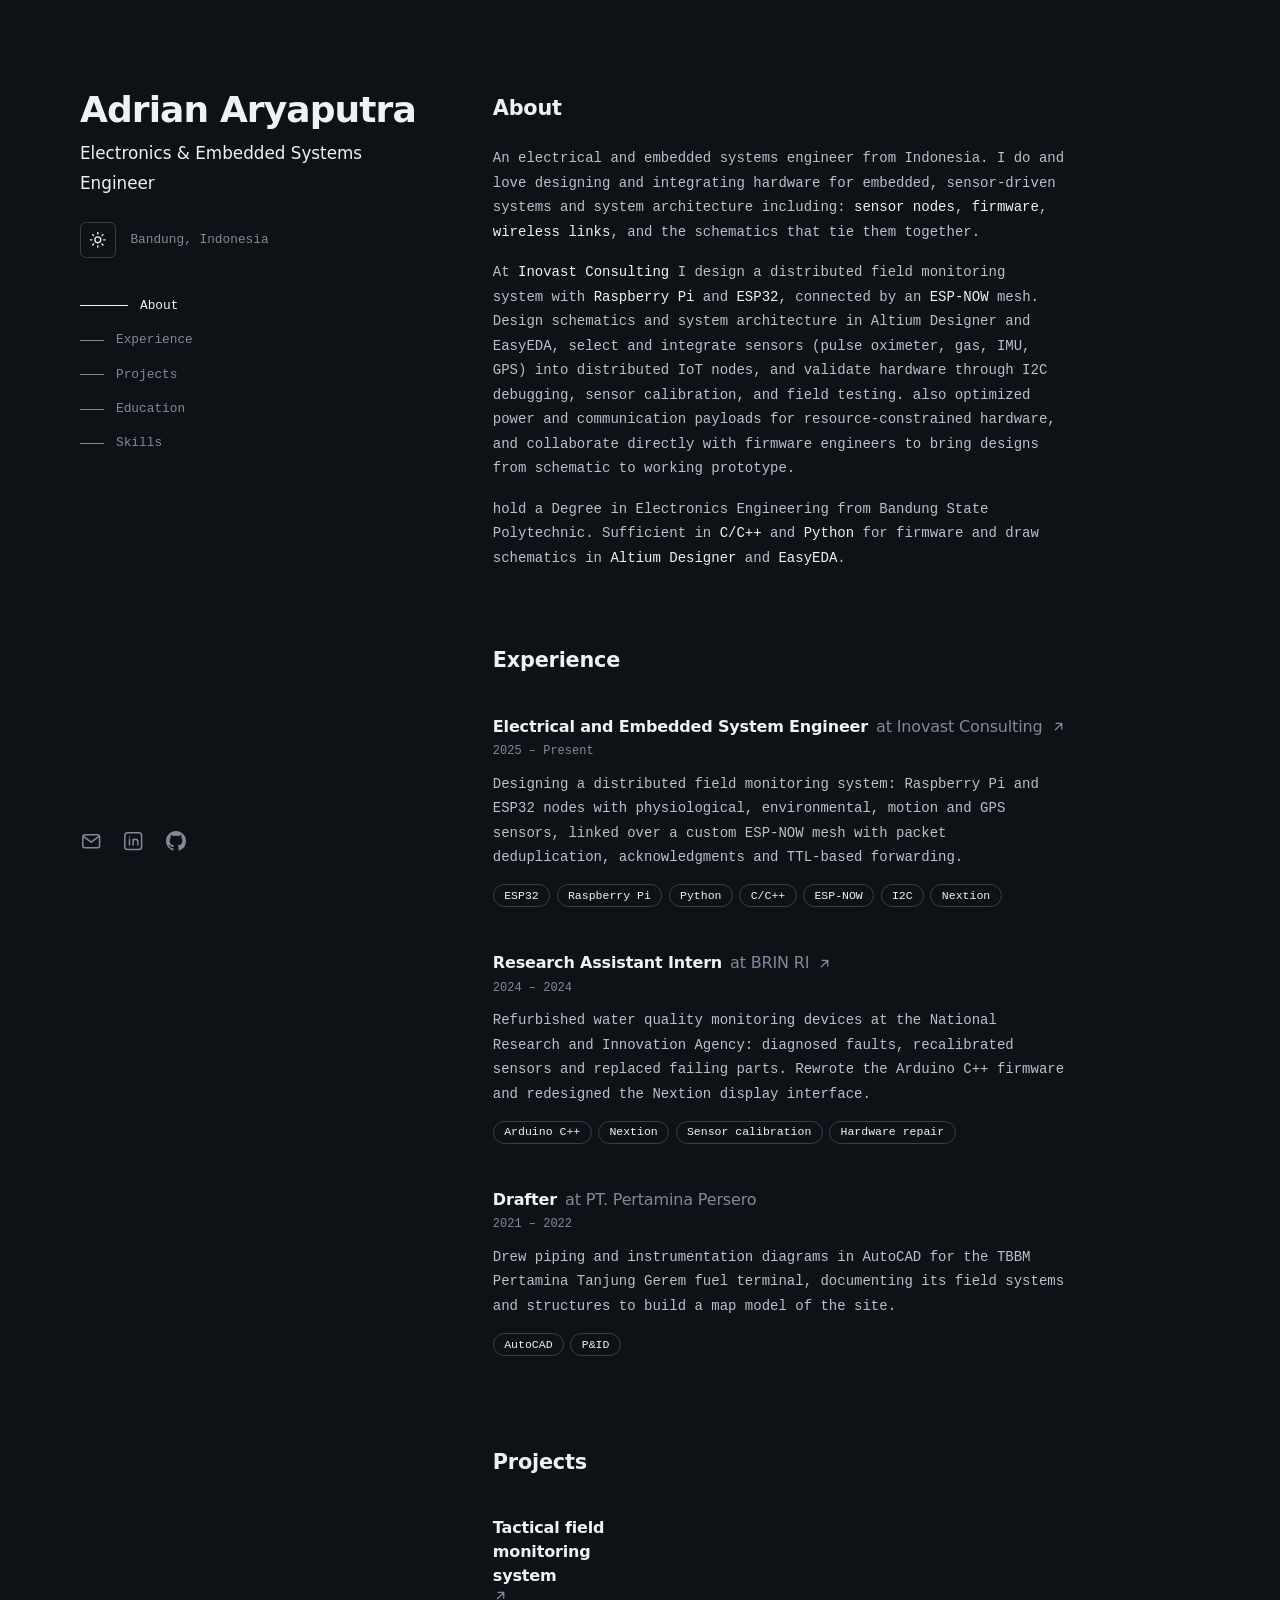
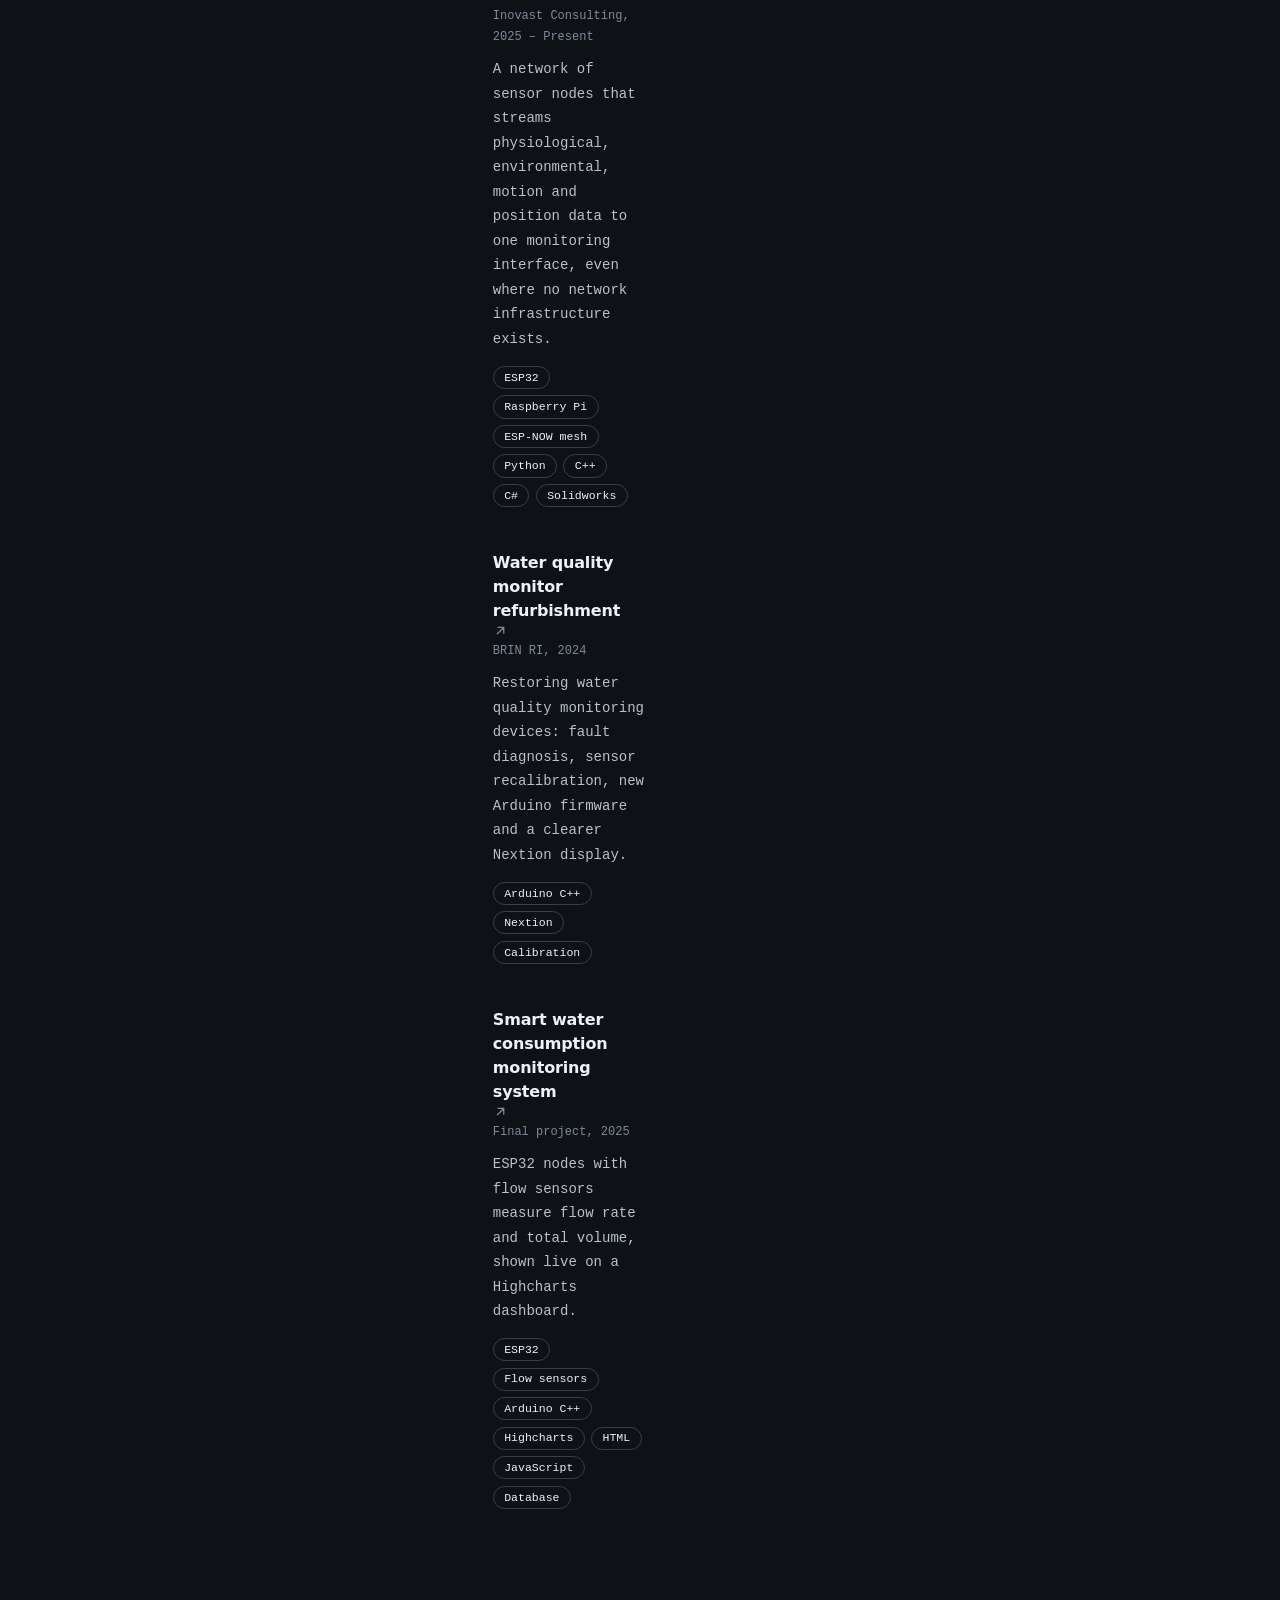
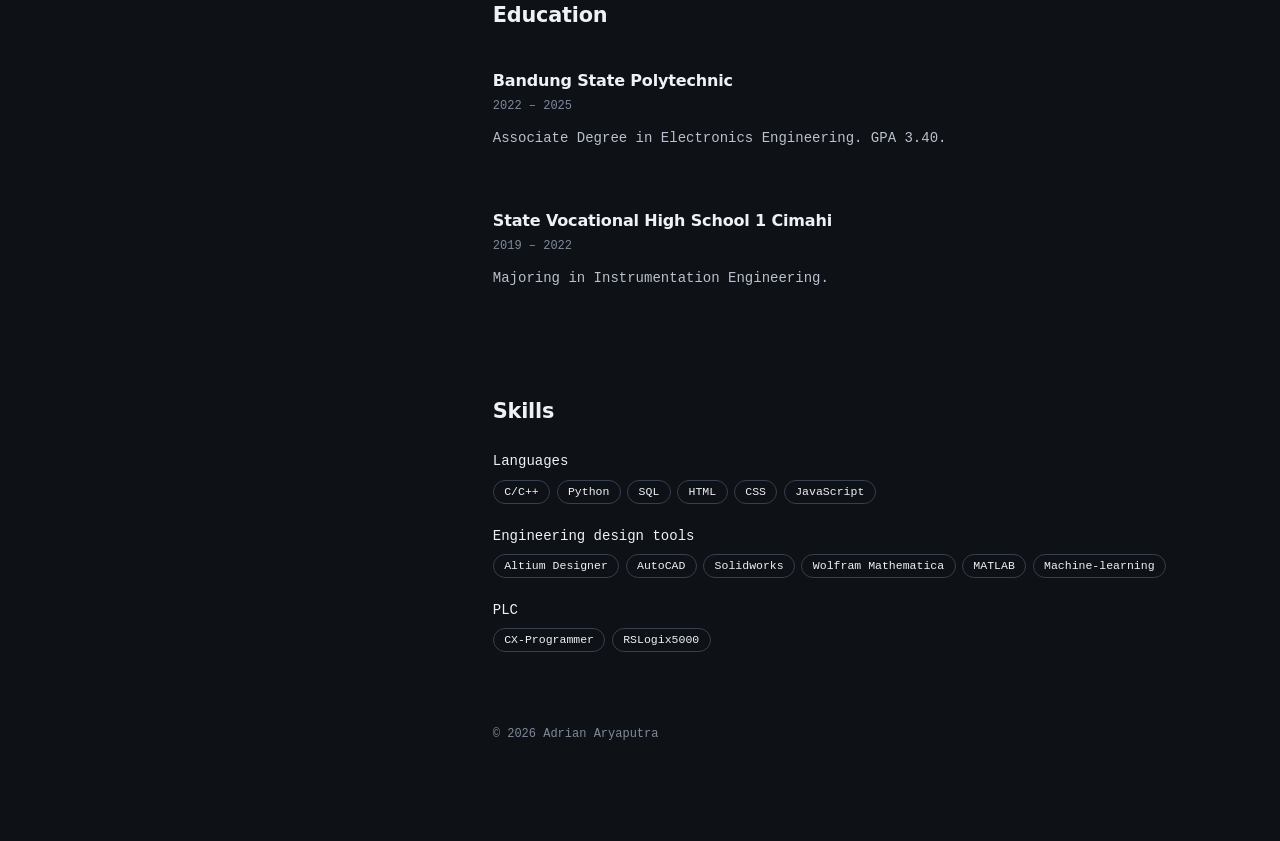
==== commit 10ee083b: "Update index.html" ====
--- a/index.html
+++ b/index.html
@@ -150,7 +150,6 @@
         <h2 id="h-projects">Projects</h2>
 
         <a class="entry project" href="projects/tactical-field-monitoring.html">
-          <div class="pic-ph" role="img" aria-label="Picture placeholder"><span><img src="../assets/images/work4.jpeg" alt="Nexus Node Final Protoype"></span></div>
           <div>
             <h3>
               Tactical field monitoring system
@@ -163,7 +162,6 @@
         </a>
 
         <a class="entry project" href="projects/water-quality-monitor-refurbishment.html">
-          <div class="pic-ph" role="img" aria-label="Picture placeholder"><span><img src="../assets/images/work4.jpeg" alt="Nexus Node Final Protoype"></span></div>
           <div>
             <h3>
               Water quality monitor refurbishment
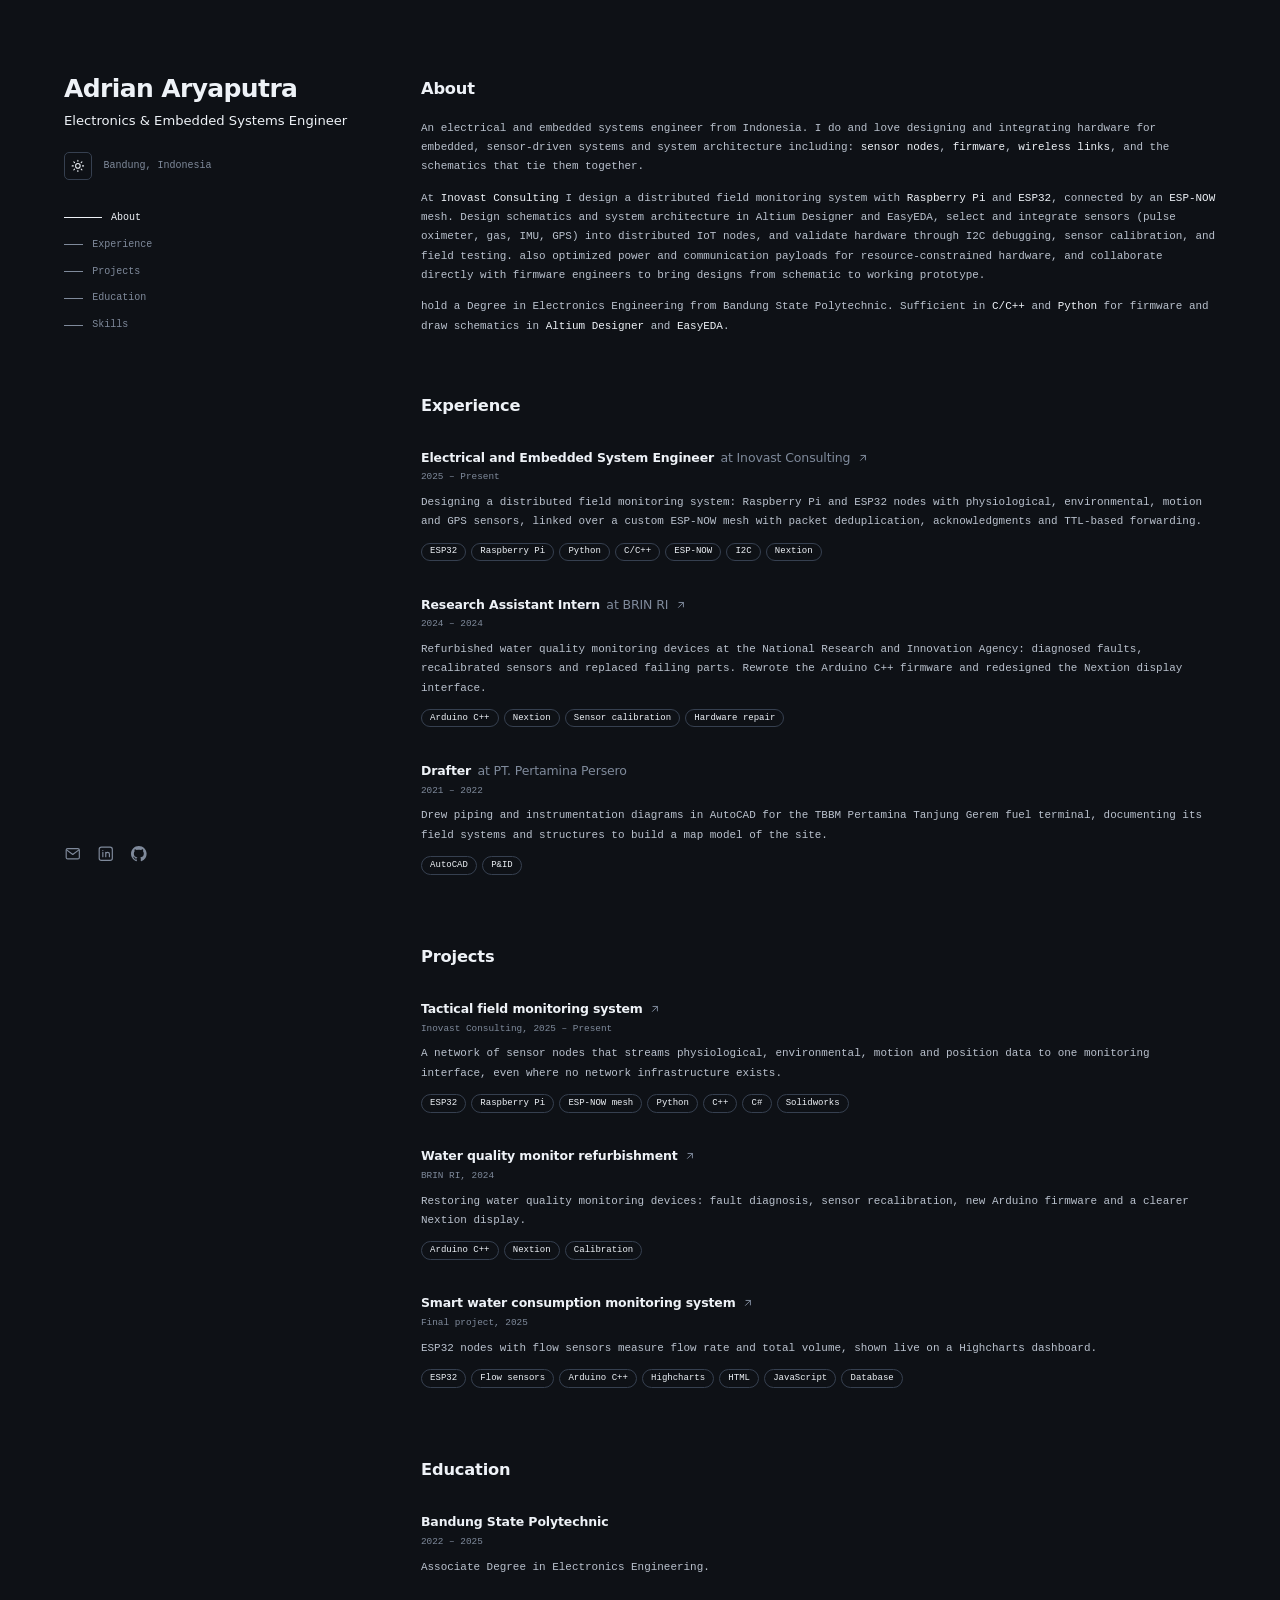
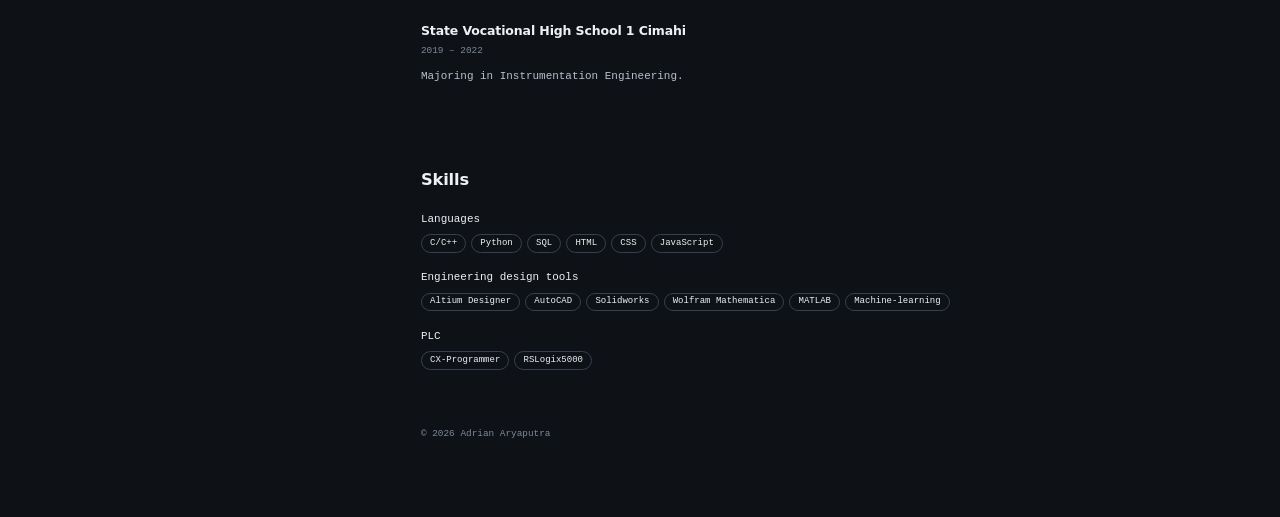
==== commit 74fcc5b9: "Update index.html" ====
--- a/index.html
+++ b/index.html
@@ -192,7 +192,7 @@
         <article class="entry">
           <h3>Bandung State Polytechnic</h3>
           <span class="when">2022 – 2025</span>
-          <p>Associate Degree in Electronics Engineering. GPA 3.40.</p>
+          <p>Associate Degree in Electronics Engineering.</p>
         </article>
 
         <article class="entry">
--- a/assets/style.css
+++ b/assets/style.css
@@ -1,8 +1,3 @@
-/* ==========================================================
-   adrianaryp.site — shared styles
-   Palette: graphite + oscilloscope teal. Dark by default.
-   ========================================================== */
-
 :root {
   --bg: #0e1116;
   --surface: #161b22;
@@ -293,16 +288,6 @@
   line-height: 1.7;
 }
 
-/* ---------- Project cards ---------- */
-
-.project {
-  display: grid;
-  grid-template-columns: 9.5rem minmax(0, 1fr);
-  gap: 1.25rem;
-  align-items: start;
-}
-.project .pic-ph { aspect-ratio: 4 / 3; min-height: 0; font-size: 0.65rem; }
-@media (max-width: 560px) { .project { grid-template-columns: minmax(0, 1fr); } }
 
 /* ---------- Skills ---------- */
 
@@ -444,3 +429,40 @@
 
 /* Optical balance: the filled GitHub mark reads larger than the outlined icons */
 .social li:last-child svg { width: 1.25rem; height: 1.25rem; margin: 0.075rem; }
+
+/* ===== Fluid layout: same proportions on every screen ===== */
+
+/* Text size grows with the screen: ~10px on phones, ~13px at 1366px, ~16px at 1920px */
+html { font-size: clamp(10px, 0.54vw + 5.6px, 20px); }
+
+.shell {
+  max-width: none;
+  grid-template-columns: minmax(0, 1fr) minmax(0, 2.6fr);
+  gap: 4vw;
+  padding: 0 5vw;
+}
+
+/* Keep the sidebar beside the content on every screen (no stacking on phones) */
+.side {
+  position: sticky;
+  top: 0;
+  height: 100vh;
+  height: 100dvh;
+  gap: 0;
+  padding: clamp(2rem, 10vh, 6rem) 0 3rem;
+}
+.main { padding-top: clamp(2rem, 10vh, 6rem); }
+
+.nav ul { display: grid; gap: 0.15rem; margin-top: 2rem; }
+.nav a::before { display: block; }
+
+.side h1 { font-size: 2rem; }
+.side--project h1 { font-size: 1.7rem; }
+
+/* Let text use the full column instead of stopping at a fixed width */
+p, .points { max-width: none; }
+
+/* Phones: give the sidebar a bit more room */
+@media (max-width: 700px) {
+  .shell { grid-template-columns: minmax(0, 1fr) minmax(0, 1.6fr); gap: 5vw; }
+}
